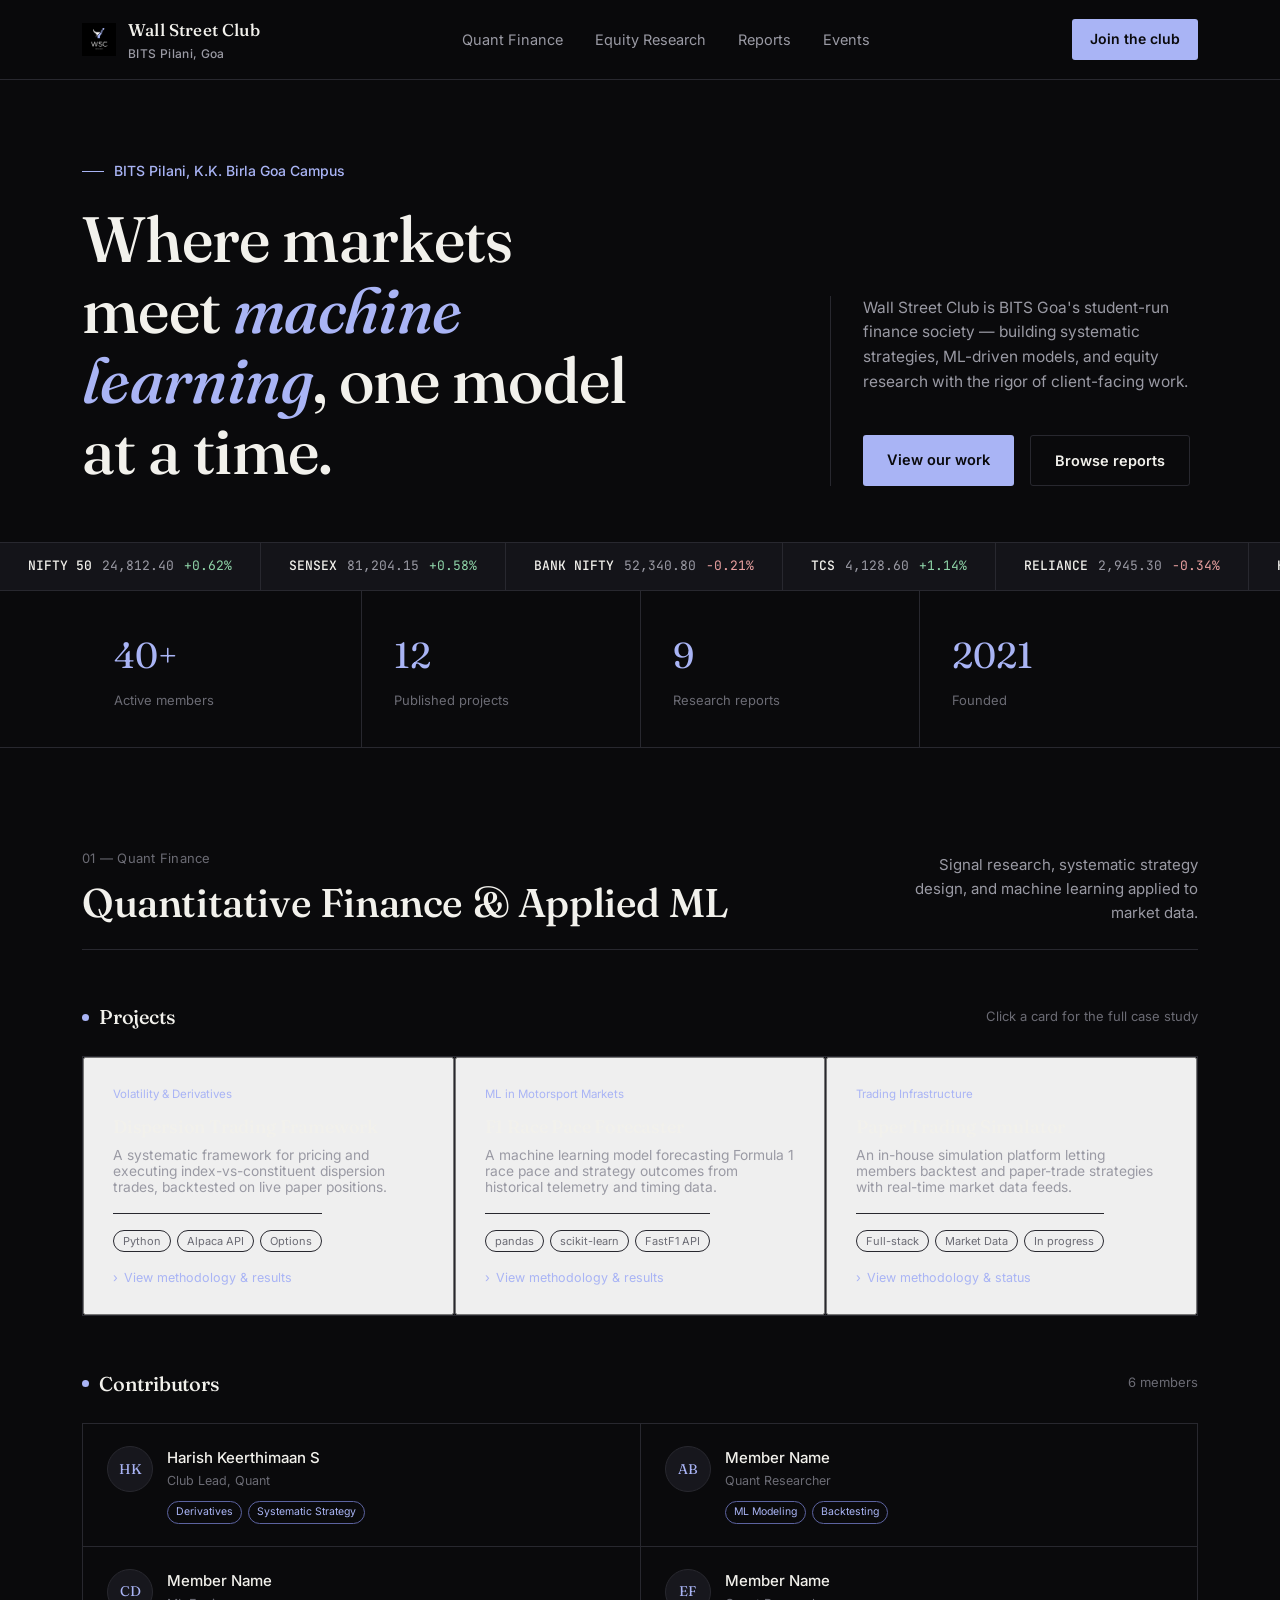
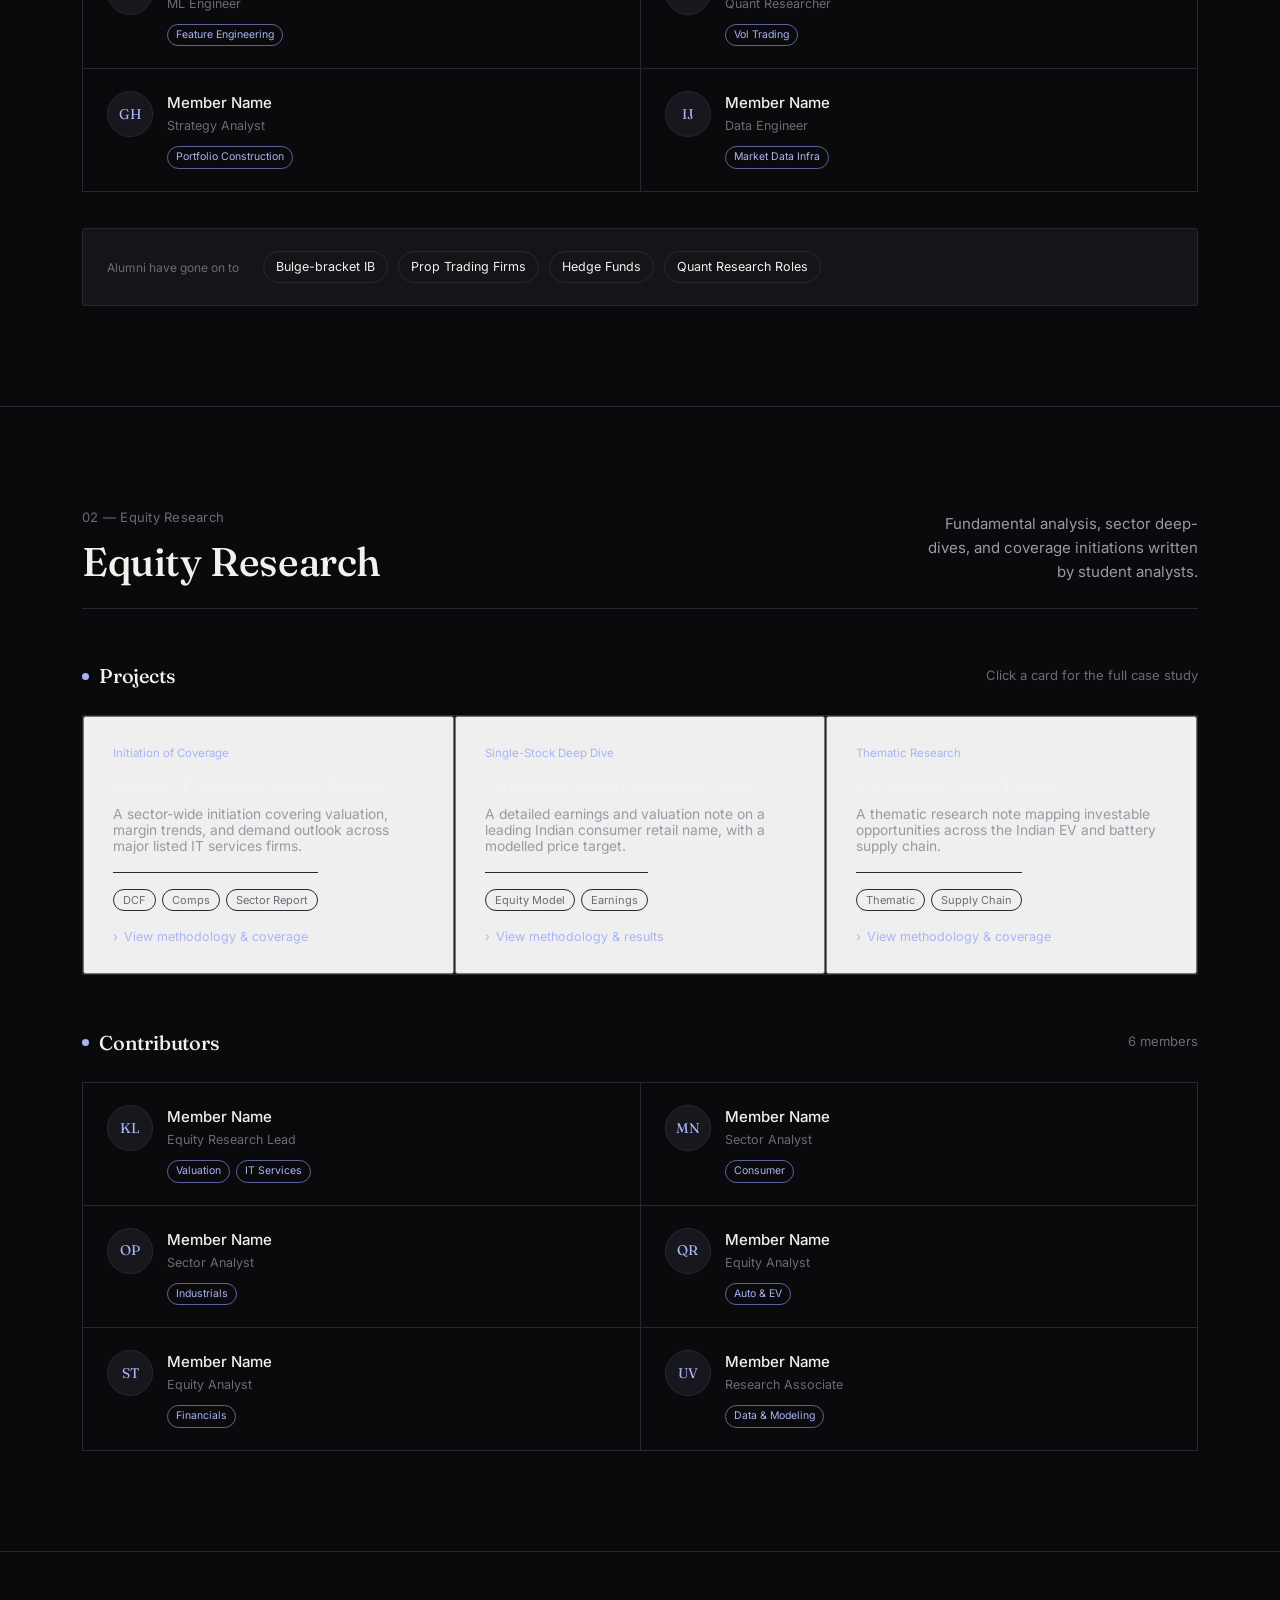
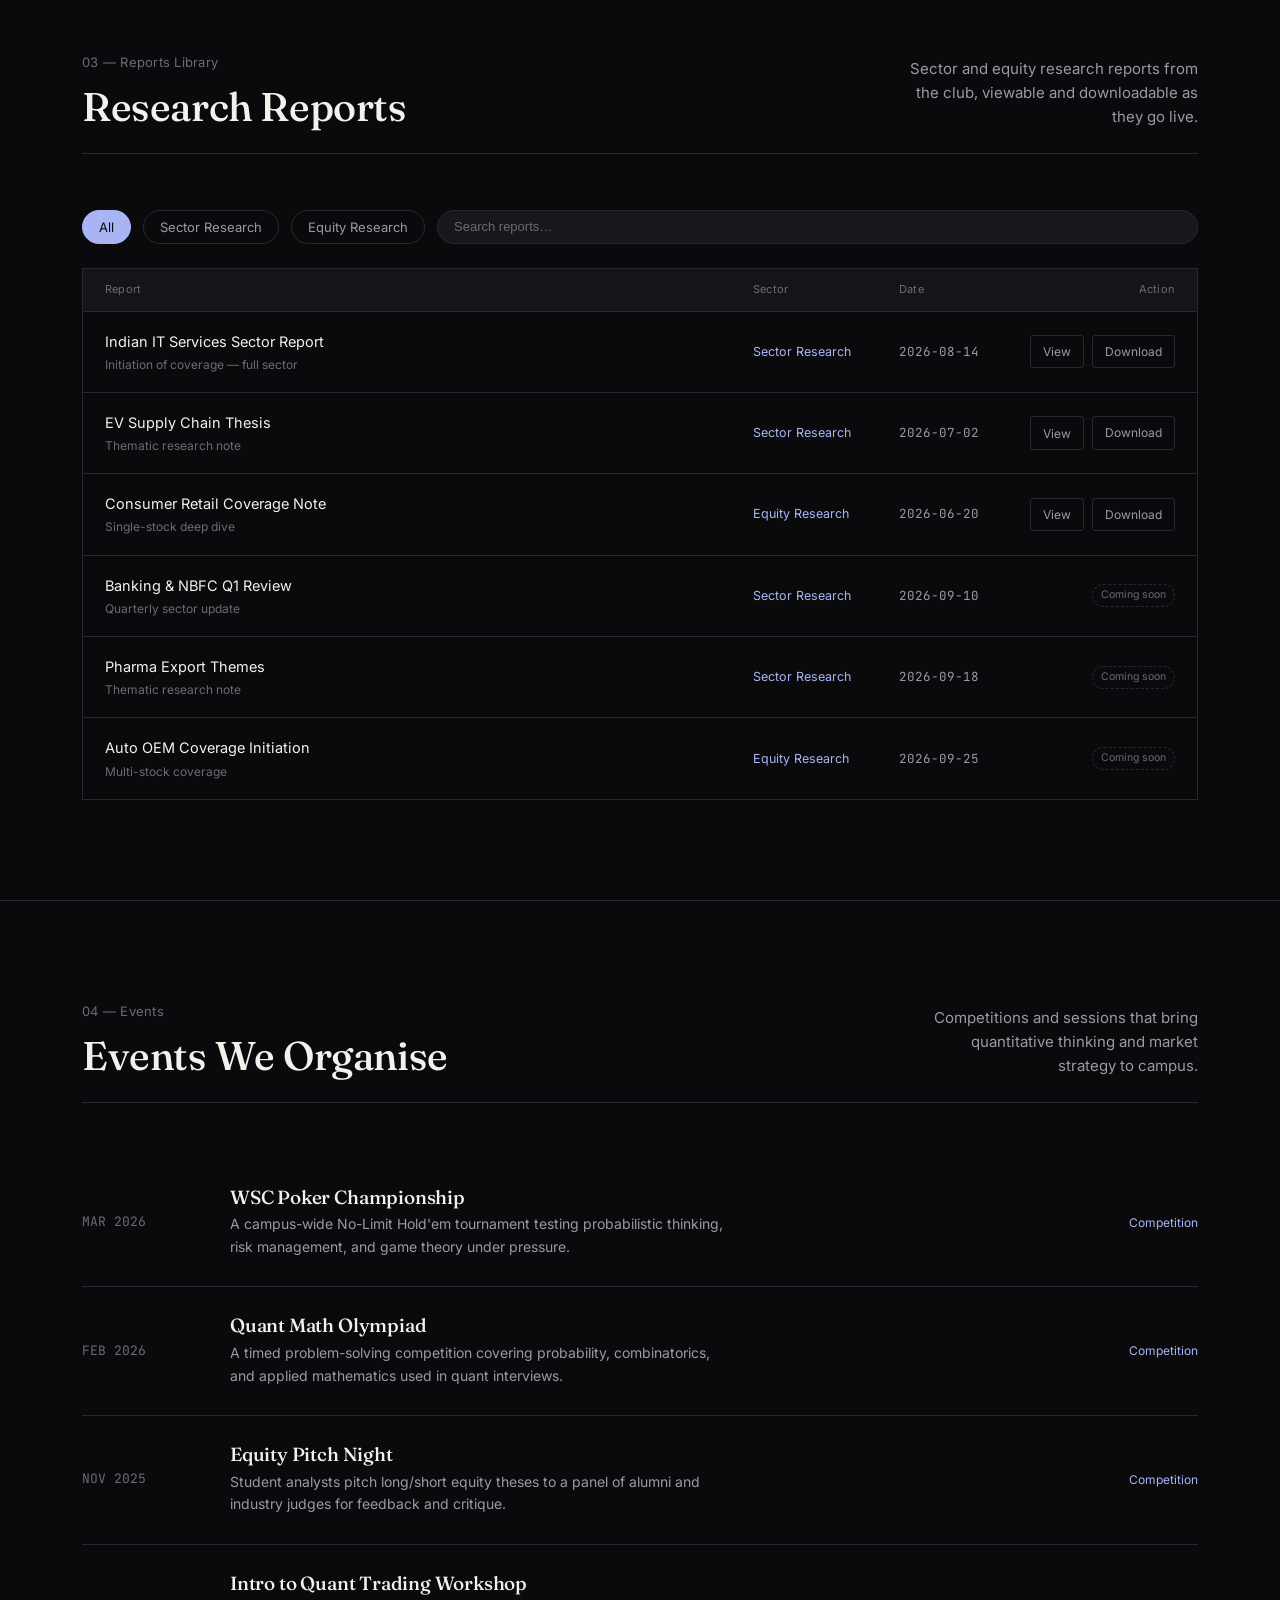
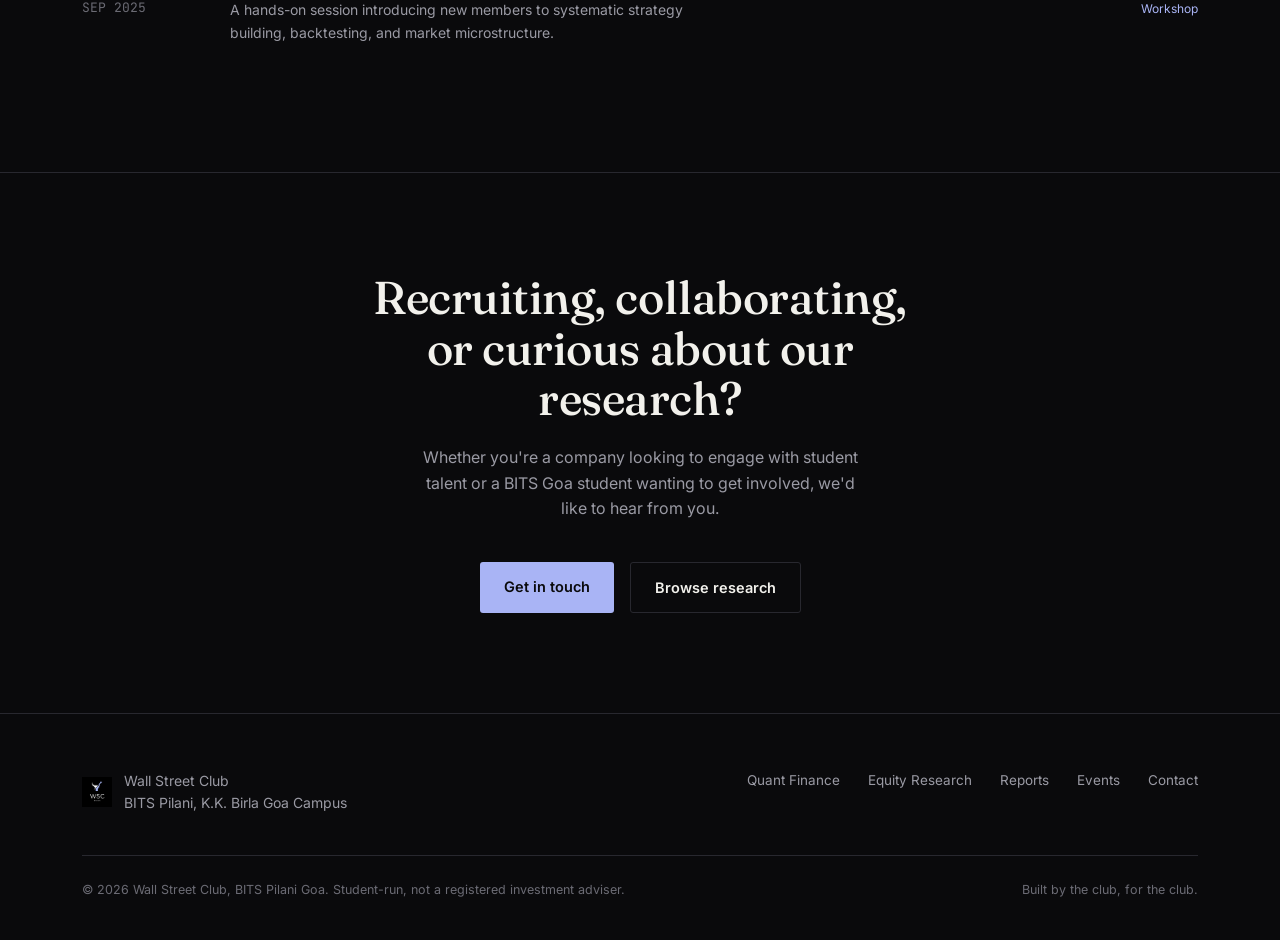
==== index.html @ 88f89c11 "Add files via upload" ====
<!DOCTYPE html>
<html lang="en">
<head>
<meta charset="UTF-8" />
<meta name="viewport" content="width=device-width, initial-scale=1.0" />
<title>Wall Street Club — BITS Pilani Goa</title>
<meta name="description" content="Wall Street Club, BITS Pilani Goa — quantitative finance, machine learning in markets, and equity research." />
<link rel="preconnect" href="https://fonts.googleapis.com">
<link rel="preconnect" href="https://fonts.gstatic.com" crossorigin>
<link href="https://fonts.googleapis.com/css2?family=Fraunces:opsz,wght@9..144,300;9..144,400;9..144,500;9..144,600&family=Inter:wght@400;500;600;700&family=JetBrains+Mono:wght@400;500&display=swap" rel="stylesheet">
<style>
  :root{
    --bg:#0A0A0C;
    --bg-raised:#141419;
    --bg-card:#17171D;
    --line:#28282f;
    --text:#F2F1EC;
    --text-dim:#9a9aa4;
    --text-faint:#6b6b74;
    --accent:#A9B4F5;
    --accent-dim:#5c63a0;
    --green:#8fd4a8;
    --red:#e8a0a0;
  }

  *{box-sizing:border-box; margin:0; padding:0;}
  html{scroll-behavior:smooth;}
  body{
    background:var(--bg); color:var(--text); font-family:'Inter', sans-serif;
    line-height:1.6; -webkit-font-smoothing:antialiased; overflow-x:hidden;
  }
  h1,h2,h3,h4{ font-family:'Fraunces', serif; font-weight:500; letter-spacing:-0.01em; line-height:1.1; }
  a{color:inherit; text-decoration:none;}
  img{max-width:100%; display:block;}
  button{font-family:inherit;}
  .mono{font-family:'JetBrains Mono', monospace;}
  .wrap{ max-width:1180px; margin:0 auto; padding:0 32px; }
  :focus-visible{ outline:2px solid var(--accent); outline-offset:3px; }
  @media (prefers-reduced-motion: reduce){ *{animation-duration:0.01ms !important; transition-duration:0.01ms !important;} }

  /* ---------- NAV ---------- */
  header{ position:fixed; top:0; left:0; right:0; z-index:200; background:rgba(10,10,12,0.85); backdrop-filter:blur(10px); border-bottom:1px solid var(--line); }
  nav{ max-width:1180px; margin:0 auto; padding:16px 32px; display:flex; align-items:center; justify-content:space-between; }
  .brand{ display:flex; align-items:center; gap:12px; }
  .brand img{ width:34px; height:34px; object-fit:contain; }
  .brand-text{ font-family:'Fraunces', serif; font-size:17px; font-weight:500; letter-spacing:0.01em; }
  .brand-text span{color:var(--text-dim); font-size:12px; display:block; font-family:'Inter',sans-serif; letter-spacing:0.03em; margin-top:1px;}
  .nav-links{ display:flex; gap:32px; font-size:14.5px; }
  .nav-links a{ color:var(--text-dim); transition:color 0.2s ease; }
  .nav-links a:hover{color:var(--text);}
  .nav-cta{ background:var(--accent); color:#0A0A0C; padding:9px 18px; border-radius:3px; font-size:14px; font-weight:600; transition:background 0.2s ease; }
  .nav-cta:hover{background:#c2caf7;}
  .nav-toggle{ display:none; flex-direction:column; gap:5px; background:none; border:none; cursor:pointer; padding:6px; }
  .nav-toggle span{ width:22px; height:2px; background:var(--text); }
  .mobile-panel{ display:none; flex-direction:column; background:var(--bg-raised); border-bottom:1px solid var(--line); padding:8px 32px 24px; }
  .mobile-panel a{ padding:14px 0; border-bottom:1px solid var(--line); color:var(--text-dim); font-size:15px; }
  .mobile-panel a:last-child{border-bottom:none;}

  /* ---------- HERO ---------- */
  .hero{ padding:160px 0 0; }
  .hero-grid{ display:grid; grid-template-columns:1.3fr 0.7fr; gap:64px; align-items:end; padding-bottom:56px; }
  .kicker{ font-size:14px; color:var(--accent); font-weight:500; margin-bottom:22px; display:flex; align-items:center; gap:10px; }
  .kicker::before{ content:''; width:22px; height:1px; background:var(--accent); display:inline-block; }
  .hero h1{ font-size:clamp(38px, 5.4vw, 64px); max-width:14ch; color:var(--text); }
  .hero h1 em{ font-style:italic; color:var(--accent); }
  .hero-side{ border-left:1px solid var(--line); padding-left:32px; }
  .hero-side p{ color:var(--text-dim); font-size:15.5px; max-width:34ch; }
  .hero-actions{ display:flex; gap:16px; margin-top:40px; flex-wrap:wrap; }
  .btn{ padding:13px 24px; border-radius:3px; font-size:14.5px; font-weight:600; transition:all 0.2s ease; display:inline-block; cursor:pointer; border:none; }
  .btn-primary{ background:var(--accent); color:#0A0A0C; }
  .btn-primary:hover{background:#c2caf7;}
  .btn-secondary{ border:1px solid var(--line); color:var(--text); background:none; }
  .btn-secondary:hover{border-color:var(--text-dim);}
  .btn-small{ padding:8px 14px; font-size:13px; }

  /* ---------- TICKER ---------- */
  .ticker-outer{ border-top:1px solid var(--line); border-bottom:1px solid var(--line); overflow:hidden; background:var(--bg-raised); }
  .ticker-track{ display:flex; width:max-content; animation:ticker-scroll 38s linear infinite; }
  .ticker-item{ display:flex; align-items:center; gap:10px; padding:13px 28px; font-size:13px; white-space:nowrap; border-right:1px solid var(--line); }
  .ticker-item .sym{ color:var(--text); font-weight:500; }
  .ticker-item .px{ color:var(--text-dim); }
  .ticker-item .chg.up{ color:var(--green); }
  .ticker-item .chg.down{ color:var(--red); }
  @keyframes ticker-scroll{ from{transform:translateX(0);} to{transform:translateX(-50%);} }

  /* ---------- STATS ---------- */
  .stats{ border-bottom:1px solid var(--line); }
  .stats-grid{ display:grid; grid-template-columns:repeat(4, 1fr); }
  .stat{ padding:36px 32px; border-left:1px solid var(--line); }
  .stat:first-child{border-left:none;}
  .stat-num{ font-family:'Fraunces', serif; font-size:36px; color:var(--accent); }
  .stat-label{ font-size:13px; color:var(--text-faint); margin-top:6px; }

  /* ---------- SECTION HEADERS ---------- */
  .section{ padding:100px 0; border-bottom:1px solid var(--line); }
  .section-head{ display:flex; justify-content:space-between; align-items:flex-end; gap:32px; margin-bottom:56px; padding-bottom:24px; border-bottom:1px solid var(--line); }
  .section-num{ font-size:13px; color:var(--text-faint); margin-bottom:12px; letter-spacing:0.02em; }
  .section-head h2{ font-size:clamp(28px, 3.4vw, 40px); }
  .section-desc{ max-width:32ch; color:var(--text-dim); font-size:15px; text-align:right; }
  @media (max-width:720px){ .section-head{flex-direction:column; align-items:flex-start;} .section-desc{text-align:left;} }

  .subhead-row{ display:flex; align-items:baseline; justify-content:space-between; margin:56px 0 28px; flex-wrap:wrap; gap:12px; }
  .subhead-row:first-of-type{margin-top:0;}
  .subhead-row h3{ font-size:20px; color:var(--text); display:flex; align-items:center; gap:10px; }
  .subhead-row h3::before{ content:''; width:7px; height:7px; background:var(--accent); border-radius:50%; display:inline-block; }
  .subhead-row .count{ font-size:13px; color:var(--text-faint); }

  /* ---------- CASE-STUDY PROJECT CARDS ---------- */
  .project-grid{ display:grid; grid-template-columns:repeat(3, 1fr); gap:1px; background:var(--line); border:1px solid var(--line); }
  .project-card{ background:var(--bg); display:flex; flex-direction:column; }
  .project-card-head{ padding:28px; cursor:pointer; display:flex; flex-direction:column; flex-grow:1; text-align:left; }
  .project-tag{ font-size:11.5px; color:var(--accent); margin-bottom:16px; }
  .project-card h4{ font-size:18px; color:var(--text); margin-bottom:10px; font-weight:500; }
  .project-card-head p{ font-size:13.8px; color:var(--text-dim); flex-grow:1; }
  .project-stack{ display:flex; flex-wrap:wrap; gap:6px; margin-top:18px; padding-top:16px; border-top:1px solid var(--line); }
  .stack-pill{ font-size:11px; color:var(--text-faint); border:1px solid var(--line); padding:3px 9px; border-radius:20px; }
  .expand-hint{ margin-top:18px; font-size:12.5px; color:var(--accent); display:flex; align-items:center; gap:6px; }
  .expand-hint .chev{ transition:transform 0.25s ease; display:inline-block; }
  .project-card.open .expand-hint .chev{ transform:rotate(90deg); }

  .project-detail{ max-height:0; overflow:hidden; transition:max-height 0.35s ease; border-top:0 solid var(--line); }
  .project-card.open .project-detail{ max-height:900px; border-top:1px solid var(--line); }
  .project-detail-inner{ padding:24px 28px 28px; background:var(--bg-raised); }
  .detail-block{ margin-bottom:18px; }
  .detail-block:last-child{margin-bottom:0;}
  .detail-block .db-label{ font-size:11px; color:var(--text-faint); margin-bottom:6px; letter-spacing:0.02em; }
  .detail-block p{ font-size:13.5px; color:var(--text-dim); }
  .metric-row{ display:grid; grid-template-columns:repeat(3, 1fr); gap:14px; margin-top:4px; }
  .metric{ border:1px solid var(--line); padding:12px 14px; border-radius:3px; }
  .metric .mval{ font-family:'JetBrains Mono', monospace; font-size:18px; color:var(--accent); }
  .metric .mlabel{ font-size:11px; color:var(--text-faint); margin-top:3px; }

  /* ---------- MEMBER GRID ---------- */
  .member-grid{ display:grid; grid-template-columns:repeat(2, 1fr); gap:1px; background:var(--line); border:1px solid var(--line); }
  .member-card{ background:var(--bg); padding:22px 24px; display:flex; gap:14px; align-items:flex-start; }
  .member-avatar{ width:46px; height:46px; border-radius:50%; background:var(--bg-card); border:1px solid var(--line); display:flex; align-items:center; justify-content:center; font-family:'Fraunces', serif; font-size:14px; color:var(--accent); flex-shrink:0; }
  .member-info{flex-grow:1;}
  .member-name{font-size:15px; color:var(--text); font-weight:500;}
  .member-role{font-size:12.5px; color:var(--text-faint); margin-top:1px;}
  .member-spec{ display:flex; flex-wrap:wrap; gap:6px; margin-top:10px; }
  .spec-pill{ font-size:10.5px; color:var(--accent); border:1px solid var(--accent-dim); padding:2px 8px; border-radius:20px; }

  .placement-strip{ margin-top:36px; padding:22px 24px; border:1px solid var(--line); border-radius:3px; background:var(--bg-raised); display:flex; align-items:center; gap:24px; flex-wrap:wrap; }
  .placement-strip .pl-label{ font-size:12px; color:var(--text-faint); white-space:nowrap; }
  .placement-list{ display:flex; gap:10px; flex-wrap:wrap; }
  .placement-pill{ font-size:12.5px; color:var(--text); border:1px solid var(--line); padding:5px 12px; border-radius:20px; }

  /* ---------- REPORTS LIBRARY ---------- */
  .reports-controls{ display:flex; gap:12px; margin-bottom:24px; flex-wrap:wrap; }
  .filter-btn{ background:none; border:1px solid var(--line); color:var(--text-dim); padding:8px 16px; border-radius:20px; font-size:13px; cursor:pointer; transition:all 0.2s ease; }
  .filter-btn:hover{ border-color:var(--text-dim); color:var(--text); }
  .filter-btn.active{ background:var(--accent); color:#0A0A0C; border-color:var(--accent); }
  .search-input{ flex-grow:1; min-width:160px; background:var(--bg-card); border:1px solid var(--line); color:var(--text); padding:8px 16px; border-radius:20px; font-size:13px; }
  .search-input::placeholder{ color:var(--text-faint); }

  .report-table{ border:1px solid var(--line); }
  .report-row{ display:grid; grid-template-columns:1fr 130px 110px 150px; gap:16px; align-items:center; padding:18px 22px; border-bottom:1px solid var(--line); }
  .report-row:last-child{border-bottom:none;}
  .report-row.hdr{ background:var(--bg-raised); font-size:11px; color:var(--text-faint); letter-spacing:0.02em; padding:12px 22px; }
  .r-title{ font-size:14.5px; color:var(--text); }
  .r-title .r-sub{ display:block; font-size:12px; color:var(--text-faint); margin-top:2px; }
  .r-sector{ font-size:12.5px; color:var(--accent); }
  .r-date{ font-size:12.5px; color:var(--text-dim); font-family:'JetBrains Mono', monospace; }
  .r-actions{ display:flex; gap:8px; justify-content:flex-end; }
  .r-actions a, .r-actions button{ font-size:12px; padding:6px 12px; border-radius:3px; border:1px solid var(--line); color:var(--text-dim); background:none; cursor:pointer; }
  .r-actions a:hover, .r-actions button:hover{ border-color:var(--accent); color:var(--accent); }
  .badge-soon{ font-size:10.5px; color:var(--text-faint); border:1px dashed var(--line); padding:2px 8px; border-radius:20px; }
  @media (max-width:760px){
    .report-row{ grid-template-columns:1fr; gap:8px; }
    .report-row.hdr{ display:none; }
    .r-actions{ justify-content:flex-start; margin-top:4px; }
  }

  /* ---------- EVENTS ---------- */
  .event-list{ display:flex; flex-direction:column; }
  .event-row{ display:grid; grid-template-columns:120px 1fr 160px; gap:28px; padding:28px 0; border-bottom:1px solid var(--line); align-items:center; }
  .event-row:last-child{border-bottom:none;}
  .event-date{ font-size:13px; color:var(--text-faint); font-family:'JetBrains Mono', monospace; }
  .event-info h4{ font-size:19px; color:var(--text); font-weight:500; margin-bottom:6px; }
  .event-info p{ font-size:14px; color:var(--text-dim); max-width:56ch; }
  .event-type{ font-size:12px; text-align:right; color:var(--accent); }
  @media (max-width:720px){ .event-row{grid-template-columns:1fr; gap:8px;} .event-type{text-align:left;} }

  /* ---------- JOIN ---------- */
  .join{ padding:100px 0; text-align:center; border-bottom:1px solid var(--line); }
  .join h2{ font-size:clamp(30px, 4vw, 46px); max-width:18ch; margin:0 auto 20px; }
  .join p{ color:var(--text-dim); max-width:44ch; margin:0 auto 36px; }

  /* ---------- FOOTER ---------- */
  footer{ padding:56px 0 40px; }
  .footer-grid{ display:flex; justify-content:space-between; align-items:flex-start; flex-wrap:wrap; gap:32px; }
  .footer-brand{ display:flex; align-items:center; gap:12px; }
  .footer-brand img{width:30px; height:30px;}
  .footer-brand-text{font-size:14px; color:var(--text-dim);}
  .footer-links{ display:flex; gap:28px; font-size:13.5px; color:var(--text-dim); }
  .footer-links a:hover{ color:var(--text); }
  .footer-bottom{ margin-top:40px; padding-top:24px; border-top:1px solid var(--line); font-size:12.5px; color:var(--text-faint); display:flex; justify-content:space-between; flex-wrap:wrap; gap:12px; }

  /* ---------- MODAL (report viewer) ---------- */
  .modal-overlay{ position:fixed; inset:0; background:rgba(6,6,8,0.82); backdrop-filter:blur(4px); z-index:300; display:none; align-items:flex-start; justify-content:center; padding:80px 20px; overflow-y:auto; }
  .modal-overlay.open{ display:flex; }
  .modal-box{ background:var(--bg-raised); border:1px solid var(--line); max-width:640px; width:100%; padding:36px; border-radius:4px; }
  .modal-box h3{ font-size:22px; margin-bottom:8px; }
  .modal-box .m-meta{ font-size:12.5px; color:var(--text-faint); margin-bottom:20px; }
  .modal-box p{ font-size:14px; color:var(--text-dim); margin-bottom:16px; }
  .modal-close{ float:right; background:none; border:none; color:var(--text-faint); font-size:20px; cursor:pointer; line-height:1; }
  .modal-close:hover{color:var(--text);}

  /* ---------- RESPONSIVE ---------- */
  @media (max-width:900px){
    .nav-links{display:none;}
    .nav-toggle{display:flex;}
    .hero-grid{grid-template-columns:1fr; gap:36px;}
    .hero-side{border-left:none; padding-left:0; border-top:1px solid var(--line); padding-top:24px;}
    .stats-grid{grid-template-columns:repeat(2, 1fr);}
    .stat:nth-child(2n+1){border-left:none;}
    .project-grid{grid-template-columns:1fr;}
    .member-grid{grid-template-columns:1fr;}
    .metric-row{grid-template-columns:repeat(3, 1fr);}
  }
  @media (max-width:560px){
    .wrap{padding:0 20px;}
    nav{padding:14px 20px;}
    .hero{padding:140px 0 0;}
    .section{padding:64px 0;}
    .event-row{padding:22px 0;}
    .metric-row{grid-template-columns:1fr 1fr;}
  }
</style>
</head>
<body>

<header>
  <nav>
    <div class="brand">
      <img src="[data-uri]" alt="Wall Street Club logo" />
      <div class="brand-text">Wall Street Club<span>BITS Pilani, Goa</span></div>
    </div>
    <div class="nav-links">
      <a href="#quant">Quant Finance</a>
      <a href="#equity">Equity Research</a>
      <a href="#reports">Reports</a>
      <a href="#events">Events</a>
    </div>
    <a href="#join" class="nav-cta">Join the club</a>
    <button class="nav-toggle" aria-label="Toggle menu" onclick="document.getElementById('mobilePanel').classList.toggle('open')">
      <span></span><span></span><span></span>
    </button>
  </nav>
  <div class="mobile-panel" id="mobilePanel">
    <a href="#quant">Quant Finance</a>
    <a href="#equity">Equity Research</a>
    <a href="#reports">Reports</a>
    <a href="#events">Events</a>
    <a href="#join">Join the club</a>
  </div>
</header>

<main>

  <!-- HERO -->
  <section class="hero" id="about">
    <div class="wrap hero-grid">
      <div>
        <div class="kicker">BITS Pilani, K.K. Birla Goa Campus</div>
        <h1>Where markets meet <em>machine learning</em>, one model at a time.</h1>
      </div>
      <div class="hero-side">
        <p>Wall Street Club is BITS Goa's student-run finance society — building systematic strategies, ML-driven models, and equity research with the rigor of client-facing work.</p>
        <div class="hero-actions">
          <a href="#quant" class="btn btn-primary">View our work</a>
          <a href="#reports" class="btn btn-secondary">Browse reports</a>
        </div>
      </div>
    </div>

    <!-- TICKER -->
    <div class="ticker-outer">
      <div class="ticker-track mono" id="tickerTrack"></div>
    </div>
  </section>

  <!-- STATS -->
  <section class="stats">
    <div class="wrap stats-grid">
      <div class="stat"><div class="stat-num">40+</div><div class="stat-label">Active members</div></div>
      <div class="stat"><div class="stat-num">12</div><div class="stat-label">Published projects</div></div>
      <div class="stat"><div class="stat-num">9</div><div class="stat-label">Research reports</div></div>
      <div class="stat"><div class="stat-num">2021</div><div class="stat-label">Founded</div></div>
    </div>
  </section>

  <!-- QUANT FINANCE -->
  <section class="section" id="quant">
    <div class="wrap">
      <div class="section-head">
        <div>
          <div class="section-num">01 — Quant Finance</div>
          <h2>Quantitative Finance &amp; Applied ML</h2>
        </div>
        <div class="section-desc">Signal research, systematic strategy design, and machine learning applied to market data.</div>
      </div>

      <div class="subhead-row"><h3>Projects</h3><span class="count">Click a card for the full case study</span></div>

      <div class="project-grid">
        <div class="project-card">
          <button class="project-card-head" onclick="toggleCard(this)">
            <div class="project-tag">Volatility &amp; Derivatives</div>
            <h4>Dispersion Trading Framework</h4>
            <p>A systematic framework for pricing and executing index-vs-constituent dispersion trades, backtested on live paper positions.</p>
            <div class="project-stack">
              <span class="stack-pill">Python</span><span class="stack-pill">Alpaca API</span><span class="stack-pill">Options</span>
            </div>
            <div class="expand-hint"><span class="chev">›</span> View methodology &amp; results</div>
          </button>
          <div class="project-detail">
            <div class="project-detail-inner">
              <div class="detail-block">
                <div class="db-label">APPROACH</div>
                <p>Screened index constituents for implied-realized vol spread dislocation, constructed delta-hedged dispersion positions, and rebalanced weekly against index correlation shifts.</p>
              </div>
              <div class="detail-block">
                <div class="db-label">DATA</div>
                <p>Options chain and constituent price data pulled via the Alpaca API, cross-checked against index correlation matrices over an 18-month lookback window.</p>
              </div>
              <div class="detail-block">
                <div class="db-label">RESULT</div>
                <div class="metric-row">
                  <div class="metric"><div class="mval">1.4</div><div class="mlabel">Backtest Sharpe</div></div>
                  <div class="metric"><div class="mval">18mo</div><div class="mlabel">Sample window</div></div>
                  <div class="metric"><div class="mval">-8.2%</div><div class="mlabel">Max drawdown</div></div>
                </div>
              </div>
            </div>
          </div>
        </div>

        <div class="project-card">
          <button class="project-card-head" onclick="toggleCard(this)">
            <div class="project-tag">ML in Motorsport Markets</div>
            <h4>F1 Race Pace Forecaster</h4>
            <p>A machine learning model forecasting Formula 1 race pace and strategy outcomes from historical telemetry and timing data.</p>
            <div class="project-stack">
              <span class="stack-pill">pandas</span><span class="stack-pill">scikit-learn</span><span class="stack-pill">FastF1 API</span>
            </div>
            <div class="expand-hint"><span class="chev">›</span> View methodology &amp; results</div>
          </button>
          <div class="project-detail">
            <div class="project-detail-inner">
              <div class="detail-block">
                <div class="db-label">APPROACH</div>
                <p>Engineered lap-time, tyre-degradation, and pit-window features from telemetry, then trained gradient-boosted models to forecast race pace and undercut windows.</p>
              </div>
              <div class="detail-block">
                <div class="db-label">DATA</div>
                <p>Historical timing and telemetry sourced via the FastF1 API across multiple full seasons of race data.</p>
              </div>
              <div class="detail-block">
                <div class="db-label">RESULT</div>
                <div class="metric-row">
                  <div class="metric"><div class="mval">0.89</div><div class="mlabel">R² pace fit</div></div>
                  <div class="metric"><div class="mval">±0.3s</div><div class="mlabel">Lap-time error</div></div>
                  <div class="metric"><div class="mval">6</div><div class="mlabel">Seasons trained on</div></div>
                </div>
              </div>
            </div>
          </div>
        </div>

        <div class="project-card">
          <button class="project-card-head" onclick="toggleCard(this)">
            <div class="project-tag">Trading Infrastructure</div>
            <h4>Paper Trading Simulator</h4>
            <p>An in-house simulation platform letting members backtest and paper-trade strategies with real-time market data feeds.</p>
            <div class="project-stack">
              <span class="stack-pill">Full-stack</span><span class="stack-pill">Market Data</span><span class="stack-pill">In progress</span>
            </div>
            <div class="expand-hint"><span class="chev">›</span> View methodology &amp; status</div>
          </button>
          <div class="project-detail">
            <div class="project-detail-inner">
              <div class="detail-block">
                <div class="db-label">APPROACH</div>
                <p>Building a shared backtesting and paper-trading engine so members can prototype strategies against a common live data feed rather than one-off scripts.</p>
              </div>
              <div class="detail-block">
                <div class="db-label">DATA</div>
                <p>Real-time and historical market data feeds, integrated behind a unified strategy API for club-wide use.</p>
              </div>
              <div class="detail-block">
                <div class="db-label">STATUS</div>
                <div class="metric-row">
                  <div class="metric"><div class="mval">Beta</div><div class="mlabel">Current stage</div></div>
                  <div class="metric"><div class="mval">Q1</div><div class="mlabel">Full launch target</div></div>
                  <div class="metric"><div class="mval">5</div><div class="mlabel">Engineers on build</div></div>
                </div>
              </div>
            </div>
          </div>
        </div>
      </div>

      <div class="subhead-row"><h3>Contributors</h3><span class="count">6 members</span></div>
      <div class="member-grid">
        <div class="member-card">
          <div class="member-avatar">HK</div>
          <div class="member-info">
            <div class="member-name">Harish Keerthimaan S</div>
            <div class="member-role">Club Lead, Quant</div>
            <div class="member-spec"><span class="spec-pill">Derivatives</span><span class="spec-pill">Systematic Strategy</span></div>
          </div>
        </div>
        <div class="member-card">
          <div class="member-avatar">AB</div>
          <div class="member-info">
            <div class="member-name">Member Name</div>
            <div class="member-role">Quant Researcher</div>
            <div class="member-spec"><span class="spec-pill">ML Modeling</span><span class="spec-pill">Backtesting</span></div>
          </div>
        </div>
        <div class="member-card">
          <div class="member-avatar">CD</div>
          <div class="member-info">
            <div class="member-name">Member Name</div>
            <div class="member-role">ML Engineer</div>
            <div class="member-spec"><span class="spec-pill">Feature Engineering</span></div>
          </div>
        </div>
        <div class="member-card">
          <div class="member-avatar">EF</div>
          <div class="member-info">
            <div class="member-name">Member Name</div>
            <div class="member-role">Quant Researcher</div>
            <div class="member-spec"><span class="spec-pill">Vol Trading</span></div>
          </div>
        </div>
        <div class="member-card">
          <div class="member-avatar">GH</div>
          <div class="member-info">
            <div class="member-name">Member Name</div>
            <div class="member-role">Strategy Analyst</div>
            <div class="member-spec"><span class="spec-pill">Portfolio Construction</span></div>
          </div>
        </div>
        <div class="member-card">
          <div class="member-avatar">IJ</div>
          <div class="member-info">
            <div class="member-name">Member Name</div>
            <div class="member-role">Data Engineer</div>
            <div class="member-spec"><span class="spec-pill">Market Data Infra</span></div>
          </div>
        </div>
      </div>

      <div class="placement-strip">
        <span class="pl-label">Alumni have gone on to</span>
        <div class="placement-list">
          <span class="placement-pill">Bulge-bracket IB</span>
          <span class="placement-pill">Prop Trading Firms</span>
          <span class="placement-pill">Hedge Funds</span>
          <span class="placement-pill">Quant Research Roles</span>
        </div>
      </div>
    </div>
  </section>

  <!-- EQUITY RESEARCH -->
  <section class="section" id="equity">
    <div class="wrap">
      <div class="section-head">
        <div>
          <div class="section-num">02 — Equity Research</div>
          <h2>Equity Research</h2>
        </div>
        <div class="section-desc">Fundamental analysis, sector deep-dives, and coverage initiations written by student analysts.</div>
      </div>

      <div class="subhead-row"><h3>Projects</h3><span class="count">Click a card for the full case study</span></div>

      <div class="project-grid">
        <div class="project-card">
          <button class="project-card-head" onclick="toggleCard(this)">
            <div class="project-tag">Initiation of Coverage</div>
            <h4>Indian IT Services Sector Report</h4>
            <p>A sector-wide initiation covering valuation, margin trends, and demand outlook across major listed IT services firms.</p>
            <div class="project-stack">
              <span class="stack-pill">DCF</span><span class="stack-pill">Comps</span><span class="stack-pill">Sector Report</span>
            </div>
            <div class="expand-hint"><span class="chev">›</span> View methodology &amp; coverage</div>
          </button>
          <div class="project-detail">
            <div class="project-detail-inner">
              <div class="detail-block">
                <div class="db-label">APPROACH</div>
                <p>Built bottom-up DCF and relative-comps models across major listed IT services names, layered with a top-down view on demand and margin trajectory.</p>
              </div>
              <div class="detail-block">
                <div class="db-label">DATA</div>
                <p>Company filings, quarterly earnings transcripts, and consensus estimates compiled across the coverage universe.</p>
              </div>
              <div class="detail-block">
                <div class="db-label">RESULT</div>
                <div class="metric-row">
                  <div class="metric"><div class="mval">85%</div><div class="mlabel">Sector cap covered</div></div>
                  <div class="metric"><div class="mval">7</div><div class="mlabel">Companies modeled</div></div>
                  <div class="metric"><div class="mval">42pg</div><div class="mlabel">Report length</div></div>
                </div>
              </div>
            </div>
          </div>
        </div>

        <div class="project-card">
          <button class="project-card-head" onclick="toggleCard(this)">
            <div class="project-tag">Single-Stock Deep Dive</div>
            <h4>Consumer Retail Coverage Note</h4>
            <p>A detailed earnings and valuation note on a leading Indian consumer retail name, with a modelled price target.</p>
            <div class="project-stack">
              <span class="stack-pill">Equity Model</span><span class="stack-pill">Earnings</span>
            </div>
            <div class="expand-hint"><span class="chev">›</span> View methodology &amp; results</div>
          </button>
          <div class="project-detail">
            <div class="project-detail-inner">
              <div class="detail-block">
                <div class="db-label">APPROACH</div>
                <p>Modeled store-level unit economics and same-store-sales growth to derive a 12-month price target, stress-tested across margin scenarios.</p>
              </div>
              <div class="detail-block">
                <div class="db-label">DATA</div>
                <p>Quarterly filings, management commentary, and category-level retail footfall data.</p>
              </div>
              <div class="detail-block">
                <div class="db-label">RESULT</div>
                <div class="metric-row">
                  <div class="metric"><div class="mval">Buy</div><div class="mlabel">Rating issued</div></div>
                  <div class="metric"><div class="mval">+18%</div><div class="mlabel">Target upside</div></div>
                  <div class="metric"><div class="mval">12mo</div><div class="mlabel">Horizon</div></div>
                </div>
              </div>
            </div>
          </div>
        </div>

        <div class="project-card">
          <button class="project-card-head" onclick="toggleCard(this)">
            <div class="project-tag">Thematic Research</div>
            <h4>EV Supply Chain Thesis</h4>
            <p>A thematic research note mapping investable opportunities across the Indian EV and battery supply chain.</p>
            <div class="project-stack">
              <span class="stack-pill">Thematic</span><span class="stack-pill">Supply Chain</span>
            </div>
            <div class="expand-hint"><span class="chev">›</span> View methodology &amp; coverage</div>
          </button>
          <div class="project-detail">
            <div class="project-detail-inner">
              <div class="detail-block">
                <div class="db-label">APPROACH</div>
                <p>Mapped the full EV value chain from cell manufacturing to OEM assembly, screening for listed pure-plays and second-order beneficiaries.</p>
              </div>
              <div class="detail-block">
                <div class="db-label">DATA</div>
                <p>Government policy filings, capex announcements, and import-substitution data across the battery supply chain.</p>
              </div>
              <div class="detail-block">
                <div class="db-label">RESULT</div>
                <div class="metric-row">
                  <div class="metric"><div class="mval">14</div><div class="mlabel">Names screened</div></div>
                  <div class="metric"><div class="mval">4</div><div class="mlabel">Pure-plays flagged</div></div>
                  <div class="metric"><div class="mval">3yr</div><div class="mlabel">Thesis horizon</div></div>
                </div>
              </div>
            </div>
          </div>
        </div>
      </div>

      <div class="subhead-row"><h3>Contributors</h3><span class="count">6 members</span></div>
      <div class="member-grid">
        <div class="member-card">
          <div class="member-avatar">KL</div>
          <div class="member-info"><div class="member-name">Member Name</div><div class="member-role">Equity Research Lead</div><div class="member-spec"><span class="spec-pill">Valuation</span><span class="spec-pill">IT Services</span></div></div>
        </div>
        <div class="member-card">
          <div class="member-avatar">MN</div>
          <div class="member-info"><div class="member-name">Member Name</div><div class="member-role">Sector Analyst</div><div class="member-spec"><span class="spec-pill">Consumer</span></div></div>
        </div>
        <div class="member-card">
          <div class="member-avatar">OP</div>
          <div class="member-info"><div class="member-name">Member Name</div><div class="member-role">Sector Analyst</div><div class="member-spec"><span class="spec-pill">Industrials</span></div></div>
        </div>
        <div class="member-card">
          <div class="member-avatar">QR</div>
          <div class="member-info"><div class="member-name">Member Name</div><div class="member-role">Equity Analyst</div><div class="member-spec"><span class="spec-pill">Auto &amp; EV</span></div></div>
        </div>
        <div class="member-card">
          <div class="member-avatar">ST</div>
          <div class="member-info"><div class="member-name">Member Name</div><div class="member-role">Equity Analyst</div><div class="member-spec"><span class="spec-pill">Financials</span></div></div>
        </div>
        <div class="member-card">
          <div class="member-avatar">UV</div>
          <div class="member-info"><div class="member-name">Member Name</div><div class="member-role">Research Associate</div><div class="member-spec"><span class="spec-pill">Data &amp; Modeling</span></div></div>
        </div>
      </div>
    </div>
  </section>

  <!-- REPORTS LIBRARY -->
  <section class="section" id="reports">
    <div class="wrap">
      <div class="section-head">
        <div>
          <div class="section-num">03 — Reports Library</div>
          <h2>Research Reports</h2>
        </div>
        <div class="section-desc">Sector and equity research reports from the club, viewable and downloadable as they go live.</div>
      </div>

      <div class="reports-controls">
        <button class="filter-btn active" onclick="filterReports('all', this)">All</button>
        <button class="filter-btn" onclick="filterReports('sector', this)">Sector Research</button>
        <button class="filter-btn" onclick="filterReports('equity', this)">Equity Research</button>
        <input type="text" class="search-input" id="reportSearch" placeholder="Search reports…" oninput="searchReports()" />
      </div>

      <div class="report-table" id="reportTable">
        <div class="report-row hdr">
          <div>Report</div><div>Sector</div><div>Date</div><div style="text-align:right">Action</div>
        </div>
        <!-- rows injected by JS from reportData -->
      </div>
    </div>
  </section>

  <!-- EVENTS -->
  <section class="section" id="events">
    <div class="wrap">
      <div class="section-head">
        <div>
          <div class="section-num">04 — Events</div>
          <h2>Events We Organise</h2>
        </div>
        <div class="section-desc">Competitions and sessions that bring quantitative thinking and market strategy to campus.</div>
      </div>

      <div class="event-list">
        <div class="event-row">
          <div class="event-date">MAR 2026</div>
          <div class="event-info"><h4>WSC Poker Championship</h4><p>A campus-wide No-Limit Hold'em tournament testing probabilistic thinking, risk management, and game theory under pressure.</p></div>
          <div class="event-type">Competition</div>
        </div>
        <div class="event-row">
          <div class="event-date">FEB 2026</div>
          <div class="event-info"><h4>Quant Math Olympiad</h4><p>A timed problem-solving competition covering probability, combinatorics, and applied mathematics used in quant interviews.</p></div>
          <div class="event-type">Competition</div>
        </div>
        <div class="event-row">
          <div class="event-date">NOV 2025</div>
          <div class="event-info"><h4>Equity Pitch Night</h4><p>Student analysts pitch long/short equity theses to a panel of alumni and industry judges for feedback and critique.</p></div>
          <div class="event-type">Competition</div>
        </div>
        <div class="event-row">
          <div class="event-date">SEP 2025</div>
          <div class="event-info"><h4>Intro to Quant Trading Workshop</h4><p>A hands-on session introducing new members to systematic strategy building, backtesting, and market microstructure.</p></div>
          <div class="event-type">Workshop</div>
        </div>
      </div>
    </div>
  </section>

  <!-- JOIN -->
  <section class="join" id="join">
    <div class="wrap">
      <h2>Recruiting, collaborating, or curious about our research?</h2>
      <p>Whether you're a company looking to engage with student talent or a BITS Goa student wanting to get involved, we'd like to hear from you.</p>
      <div class="hero-actions" style="justify-content:center;">
        <a href="mailto:wallstreetclub@goa.bits-pilani.ac.in" class="btn btn-primary">Get in touch</a>
        <a href="#reports" class="btn btn-secondary">Browse research</a>
      </div>
    </div>
  </section>

</main>

<footer>
  <div class="wrap">
    <div class="footer-grid">
      <div class="footer-brand">
        <img src="[data-uri]" alt="Wall Street Club logo" />
        <div class="footer-brand-text">Wall Street Club<br>BITS Pilani, K.K. Birla Goa Campus</div>
      </div>
      <div class="footer-links">
        <a href="#quant">Quant Finance</a>
        <a href="#equity">Equity Research</a>
        <a href="#reports">Reports</a>
        <a href="#events">Events</a>
        <a href="mailto:wallstreetclub@goa.bits-pilani.ac.in">Contact</a>
      </div>
    </div>
    <div class="footer-bottom">
      <span>© 2026 Wall Street Club, BITS Pilani Goa. Student-run, not a registered investment adviser.</span>
      <span>Built by the club, for the club.</span>
    </div>
  </div>
</footer>

<!-- REPORT VIEW MODAL -->
<div class="modal-overlay" id="reportModal" onclick="if(event.target===this) closeModal()">
  <div class="modal-box">
    <button class="modal-close" onclick="closeModal()" aria-label="Close">×</button>
    <h3 id="modalTitle">Report title</h3>
    <div class="m-meta" id="modalMeta">Sector · Date</div>
    <p id="modalBody">Report preview text.</p>
    <a href="#" class="btn btn-primary btn-small" id="modalDownload">Download PDF</a>
  </div>
</div>

<script>
  /* ---------- TICKER DATA ---------- */
  const tickerData = [
    {sym:'NIFTY 50', px:'24,812.40', chg:'+0.62%', up:true},
    {sym:'SENSEX', px:'81,204.15', chg:'+0.58%', up:true},
    {sym:'BANK NIFTY', px:'52,340.80', chg:'-0.21%', up:false},
    {sym:'TCS', px:'4,128.60', chg:'+1.14%', up:true},
    {sym:'RELIANCE', px:'2,945.30', chg:'-0.34%', up:false},
    {sym:'HDFC BANK', px:'1,742.90', chg:'+0.45%', up:true},
    {sym:'INFY', px:'1,872.10', chg:'+0.88%', up:true},
    {sym:'S&P 500', px:'6,142.75', chg:'+0.29%', up:true},
    {sym:'NASDAQ', px:'20,318.40', chg:'-0.15%', up:false},
    {sym:'CRUDE OIL', px:'74.62', chg:'-1.02%', up:false},
  ];
  function renderTicker(){
    const track = document.getElementById('tickerTrack');
    const build = () => tickerData.map(t => `
      <div class="ticker-item">
        <span class="sym">${t.sym}</span>
        <span class="px">${t.px}</span>
        <span class="chg ${t.up ? 'up' : 'down'}">${t.chg}</span>
      </div>`).join('');
    track.innerHTML = build() + build(); // duplicate for seamless loop
  }
  renderTicker();

  /* ---------- PROJECT CARD EXPAND ---------- */
  function toggleCard(btn){
    const card = btn.closest('.project-card');
    const wasOpen = card.classList.contains('open');
    document.querySelectorAll('.project-card.open').forEach(c => c.classList.remove('open'));
    if(!wasOpen) card.classList.add('open');
  }

  /* ---------- REPORTS LIBRARY ---------- */
  const reportData = [
    {title:'Indian IT Services Sector Report', sub:'Initiation of coverage — full sector', sector:'sector', sectorLabel:'Sector Research', date:'2026-08-14', status:'live', body:'A sector-wide initiation covering valuation, margin trends, and demand outlook across major listed IT services firms.'},
    {title:'EV Supply Chain Thesis', sub:'Thematic research note', sector:'sector', sectorLabel:'Sector Research', date:'2026-07-02', status:'live', body:'Thematic mapping of the Indian EV and battery supply chain, screening for pure-play and second-order beneficiaries.'},
    {title:'Consumer Retail Coverage Note', sub:'Single-stock deep dive', sector:'equity', sectorLabel:'Equity Research', date:'2026-06-20', status:'live', body:'Earnings and valuation note on a leading Indian consumer retail name, with a modelled 12-month price target.'},
    {title:'Banking &amp; NBFC Q1 Review', sub:'Quarterly sector update', sector:'sector', sectorLabel:'Sector Research', date:'2026-09-10', status:'soon', body:'Coming soon.'},
    {title:'Pharma Export Themes', sub:'Thematic research note', sector:'sector', sectorLabel:'Sector Research', date:'2026-09-18', status:'soon', body:'Coming soon.'},
    {title:'Auto OEM Coverage Initiation', sub:'Multi-stock coverage', sector:'equity', sectorLabel:'Equity Research', date:'2026-09-25', status:'soon', body:'Coming soon.'},
  ];

  let activeFilter = 'all';

  function renderReports(){
    const q = document.getElementById('reportSearch').value.toLowerCase();
    const table = document.getElementById('reportTable');
    table.querySelectorAll('.report-row:not(.hdr)').forEach(r => r.remove());

    reportData
      .filter(r => activeFilter === 'all' || r.sector === activeFilter)
      .filter(r => r.title.toLowerCase().includes(q))
      .forEach((r, i) => {
        const row = document.createElement('div');
        row.className = 'report-row';
        const actionHtml = r.status === 'live'
          ? `<button onclick="openModal(${reportData.indexOf(r)})">View</button><a href="#" onclick="event.preventDefault()">Download</a>`
          : `<span class="badge-soon">Coming soon</span>`;
        row.innerHTML = `
          <div class="r-title">${r.title}<span class="r-sub">${r.sub}</span></div>
          <div class="r-sector">${r.sectorLabel}</div>
          <div class="r-date mono">${r.date}</div>
          <div class="r-actions">${actionHtml}</div>
        `;
        table.appendChild(row);
      });
  }

  function filterReports(type, btn){
    activeFilter = type;
    document.querySelectorAll('.filter-btn').forEach(b => b.classList.remove('active'));
    btn.classList.add('active');
    renderReports();
  }
  function searchReports(){ renderReports(); }
  renderReports();

  /* ---------- MODAL ---------- */
  function openModal(idx){
    const r = reportData[idx];
    document.getElementById('modalTitle').innerHTML = r.title;
    document.getElementById('modalMeta').textContent = r.sectorLabel + ' · ' + r.date;
    document.getElementById('modalBody').textContent = r.body;
    document.getElementById('reportModal').classList.add('open');
  }
  function closeModal(){
    document.getElementById('reportModal').classList.remove('open');
  }
  document.addEventListener('keydown', e => { if(e.key === 'Escape') closeModal(); });
</script>

</body>
</html>
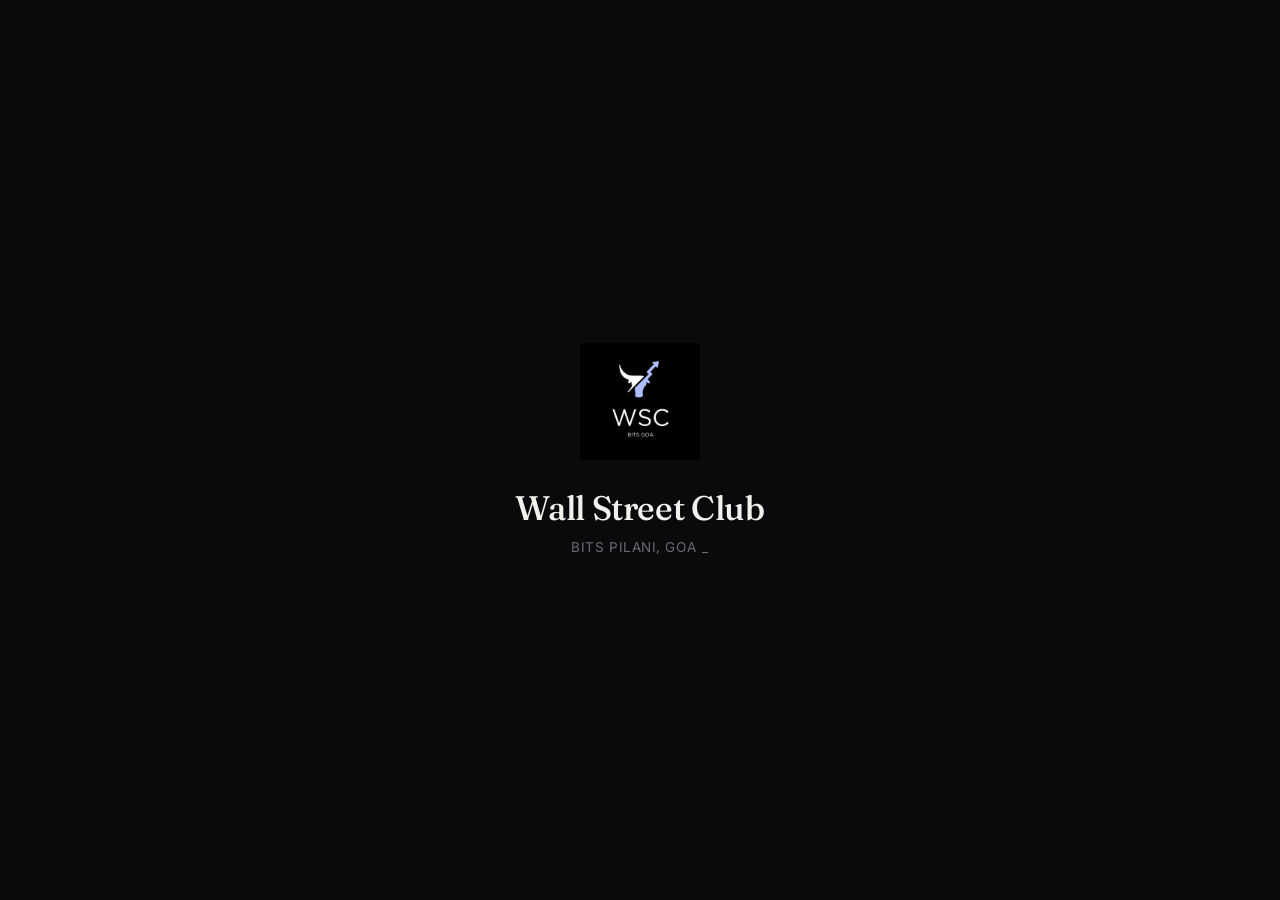
==== commit 1c401564: "Add files via upload" ====
--- a/index.html
+++ b/index.html
@@ -8,806 +8,15 @@
 <link rel="preconnect" href="https://fonts.googleapis.com">
 <link rel="preconnect" href="https://fonts.gstatic.com" crossorigin>
 <link href="https://fonts.googleapis.com/css2?family=Fraunces:opsz,wght@9..144,300;9..144,400;9..144,500;9..144,600&family=Inter:wght@400;500;600;700&family=JetBrains+Mono:wght@400;500&display=swap" rel="stylesheet">
-<style>
-  :root{
-    --bg:#0A0A0C;
-    --bg-raised:#141419;
-    --bg-card:#17171D;
-    --line:#28282f;
-    --text:#F2F1EC;
-    --text-dim:#9a9aa4;
-    --text-faint:#6b6b74;
-    --accent:#A9B4F5;
-    --accent-dim:#5c63a0;
-    --green:#8fd4a8;
-    --red:#e8a0a0;
-  }
-
-  *{box-sizing:border-box; margin:0; padding:0;}
-  html{scroll-behavior:smooth;}
-  body{
-    background:var(--bg); color:var(--text); font-family:'Inter', sans-serif;
-    line-height:1.6; -webkit-font-smoothing:antialiased; overflow-x:hidden;
-  }
-  h1,h2,h3,h4{ font-family:'Fraunces', serif; font-weight:500; letter-spacing:-0.01em; line-height:1.1; }
-  a{color:inherit; text-decoration:none;}
-  img{max-width:100%; display:block;}
-  button{font-family:inherit;}
-  .mono{font-family:'JetBrains Mono', monospace;}
-  .wrap{ max-width:1180px; margin:0 auto; padding:0 32px; }
-  :focus-visible{ outline:2px solid var(--accent); outline-offset:3px; }
-  @media (prefers-reduced-motion: reduce){ *{animation-duration:0.01ms !important; transition-duration:0.01ms !important;} }
-
-  /* ---------- NAV ---------- */
-  header{ position:fixed; top:0; left:0; right:0; z-index:200; background:rgba(10,10,12,0.85); backdrop-filter:blur(10px); border-bottom:1px solid var(--line); }
-  nav{ max-width:1180px; margin:0 auto; padding:16px 32px; display:flex; align-items:center; justify-content:space-between; }
-  .brand{ display:flex; align-items:center; gap:12px; }
-  .brand img{ width:34px; height:34px; object-fit:contain; }
-  .brand-text{ font-family:'Fraunces', serif; font-size:17px; font-weight:500; letter-spacing:0.01em; }
-  .brand-text span{color:var(--text-dim); font-size:12px; display:block; font-family:'Inter',sans-serif; letter-spacing:0.03em; margin-top:1px;}
-  .nav-links{ display:flex; gap:32px; font-size:14.5px; }
-  .nav-links a{ color:var(--text-dim); transition:color 0.2s ease; }
-  .nav-links a:hover{color:var(--text);}
-  .nav-cta{ background:var(--accent); color:#0A0A0C; padding:9px 18px; border-radius:3px; font-size:14px; font-weight:600; transition:background 0.2s ease; }
-  .nav-cta:hover{background:#c2caf7;}
-  .nav-toggle{ display:none; flex-direction:column; gap:5px; background:none; border:none; cursor:pointer; padding:6px; }
-  .nav-toggle span{ width:22px; height:2px; background:var(--text); }
-  .mobile-panel{ display:none; flex-direction:column; background:var(--bg-raised); border-bottom:1px solid var(--line); padding:8px 32px 24px; }
-  .mobile-panel a{ padding:14px 0; border-bottom:1px solid var(--line); color:var(--text-dim); font-size:15px; }
-  .mobile-panel a:last-child{border-bottom:none;}
-
-  /* ---------- HERO ---------- */
-  .hero{ padding:160px 0 0; }
-  .hero-grid{ display:grid; grid-template-columns:1.3fr 0.7fr; gap:64px; align-items:end; padding-bottom:56px; }
-  .kicker{ font-size:14px; color:var(--accent); font-weight:500; margin-bottom:22px; display:flex; align-items:center; gap:10px; }
-  .kicker::before{ content:''; width:22px; height:1px; background:var(--accent); display:inline-block; }
-  .hero h1{ font-size:clamp(38px, 5.4vw, 64px); max-width:14ch; color:var(--text); }
-  .hero h1 em{ font-style:italic; color:var(--accent); }
-  .hero-side{ border-left:1px solid var(--line); padding-left:32px; }
-  .hero-side p{ color:var(--text-dim); font-size:15.5px; max-width:34ch; }
-  .hero-actions{ display:flex; gap:16px; margin-top:40px; flex-wrap:wrap; }
-  .btn{ padding:13px 24px; border-radius:3px; font-size:14.5px; font-weight:600; transition:all 0.2s ease; display:inline-block; cursor:pointer; border:none; }
-  .btn-primary{ background:var(--accent); color:#0A0A0C; }
-  .btn-primary:hover{background:#c2caf7;}
-  .btn-secondary{ border:1px solid var(--line); color:var(--text); background:none; }
-  .btn-secondary:hover{border-color:var(--text-dim);}
-  .btn-small{ padding:8px 14px; font-size:13px; }
-
-  /* ---------- TICKER ---------- */
-  .ticker-outer{ border-top:1px solid var(--line); border-bottom:1px solid var(--line); overflow:hidden; background:var(--bg-raised); }
-  .ticker-track{ display:flex; width:max-content; animation:ticker-scroll 38s linear infinite; }
-  .ticker-item{ display:flex; align-items:center; gap:10px; padding:13px 28px; font-size:13px; white-space:nowrap; border-right:1px solid var(--line); }
-  .ticker-item .sym{ color:var(--text); font-weight:500; }
-  .ticker-item .px{ color:var(--text-dim); }
-  .ticker-item .chg.up{ color:var(--green); }
-  .ticker-item .chg.down{ color:var(--red); }
-  @keyframes ticker-scroll{ from{transform:translateX(0);} to{transform:translateX(-50%);} }
-
-  /* ---------- STATS ---------- */
-  .stats{ border-bottom:1px solid var(--line); }
-  .stats-grid{ display:grid; grid-template-columns:repeat(4, 1fr); }
-  .stat{ padding:36px 32px; border-left:1px solid var(--line); }
-  .stat:first-child{border-left:none;}
-  .stat-num{ font-family:'Fraunces', serif; font-size:36px; color:var(--accent); }
-  .stat-label{ font-size:13px; color:var(--text-faint); margin-top:6px; }
-
-  /* ---------- SECTION HEADERS ---------- */
-  .section{ padding:100px 0; border-bottom:1px solid var(--line); }
-  .section-head{ display:flex; justify-content:space-between; align-items:flex-end; gap:32px; margin-bottom:56px; padding-bottom:24px; border-bottom:1px solid var(--line); }
-  .section-num{ font-size:13px; color:var(--text-faint); margin-bottom:12px; letter-spacing:0.02em; }
-  .section-head h2{ font-size:clamp(28px, 3.4vw, 40px); }
-  .section-desc{ max-width:32ch; color:var(--text-dim); font-size:15px; text-align:right; }
-  @media (max-width:720px){ .section-head{flex-direction:column; align-items:flex-start;} .section-desc{text-align:left;} }
-
-  .subhead-row{ display:flex; align-items:baseline; justify-content:space-between; margin:56px 0 28px; flex-wrap:wrap; gap:12px; }
-  .subhead-row:first-of-type{margin-top:0;}
-  .subhead-row h3{ font-size:20px; color:var(--text); display:flex; align-items:center; gap:10px; }
-  .subhead-row h3::before{ content:''; width:7px; height:7px; background:var(--accent); border-radius:50%; display:inline-block; }
-  .subhead-row .count{ font-size:13px; color:var(--text-faint); }
-
-  /* ---------- CASE-STUDY PROJECT CARDS ---------- */
-  .project-grid{ display:grid; grid-template-columns:repeat(3, 1fr); gap:1px; background:var(--line); border:1px solid var(--line); }
-  .project-card{ background:var(--bg); display:flex; flex-direction:column; }
-  .project-card-head{ padding:28px; cursor:pointer; display:flex; flex-direction:column; flex-grow:1; text-align:left; }
-  .project-tag{ font-size:11.5px; color:var(--accent); margin-bottom:16px; }
-  .project-card h4{ font-size:18px; color:var(--text); margin-bottom:10px; font-weight:500; }
-  .project-card-head p{ font-size:13.8px; color:var(--text-dim); flex-grow:1; }
-  .project-stack{ display:flex; flex-wrap:wrap; gap:6px; margin-top:18px; padding-top:16px; border-top:1px solid var(--line); }
-  .stack-pill{ font-size:11px; color:var(--text-faint); border:1px solid var(--line); padding:3px 9px; border-radius:20px; }
-  .expand-hint{ margin-top:18px; font-size:12.5px; color:var(--accent); display:flex; align-items:center; gap:6px; }
-  .expand-hint .chev{ transition:transform 0.25s ease; display:inline-block; }
-  .project-card.open .expand-hint .chev{ transform:rotate(90deg); }
-
-  .project-detail{ max-height:0; overflow:hidden; transition:max-height 0.35s ease; border-top:0 solid var(--line); }
-  .project-card.open .project-detail{ max-height:900px; border-top:1px solid var(--line); }
-  .project-detail-inner{ padding:24px 28px 28px; background:var(--bg-raised); }
-  .detail-block{ margin-bottom:18px; }
-  .detail-block:last-child{margin-bottom:0;}
-  .detail-block .db-label{ font-size:11px; color:var(--text-faint); margin-bottom:6px; letter-spacing:0.02em; }
-  .detail-block p{ font-size:13.5px; color:var(--text-dim); }
-  .metric-row{ display:grid; grid-template-columns:repeat(3, 1fr); gap:14px; margin-top:4px; }
-  .metric{ border:1px solid var(--line); padding:12px 14px; border-radius:3px; }
-  .metric .mval{ font-family:'JetBrains Mono', monospace; font-size:18px; color:var(--accent); }
-  .metric .mlabel{ font-size:11px; color:var(--text-faint); margin-top:3px; }
-
-  /* ---------- MEMBER GRID ---------- */
-  .member-grid{ display:grid; grid-template-columns:repeat(2, 1fr); gap:1px; background:var(--line); border:1px solid var(--line); }
-  .member-card{ background:var(--bg); padding:22px 24px; display:flex; gap:14px; align-items:flex-start; }
-  .member-avatar{ width:46px; height:46px; border-radius:50%; background:var(--bg-card); border:1px solid var(--line); display:flex; align-items:center; justify-content:center; font-family:'Fraunces', serif; font-size:14px; color:var(--accent); flex-shrink:0; }
-  .member-info{flex-grow:1;}
-  .member-name{font-size:15px; color:var(--text); font-weight:500;}
-  .member-role{font-size:12.5px; color:var(--text-faint); margin-top:1px;}
-  .member-spec{ display:flex; flex-wrap:wrap; gap:6px; margin-top:10px; }
-  .spec-pill{ font-size:10.5px; color:var(--accent); border:1px solid var(--accent-dim); padding:2px 8px; border-radius:20px; }
-
-  .placement-strip{ margin-top:36px; padding:22px 24px; border:1px solid var(--line); border-radius:3px; background:var(--bg-raised); display:flex; align-items:center; gap:24px; flex-wrap:wrap; }
-  .placement-strip .pl-label{ font-size:12px; color:var(--text-faint); white-space:nowrap; }
-  .placement-list{ display:flex; gap:10px; flex-wrap:wrap; }
-  .placement-pill{ font-size:12.5px; color:var(--text); border:1px solid var(--line); padding:5px 12px; border-radius:20px; }
-
-  /* ---------- REPORTS LIBRARY ---------- */
-  .reports-controls{ display:flex; gap:12px; margin-bottom:24px; flex-wrap:wrap; }
-  .filter-btn{ background:none; border:1px solid var(--line); color:var(--text-dim); padding:8px 16px; border-radius:20px; font-size:13px; cursor:pointer; transition:all 0.2s ease; }
-  .filter-btn:hover{ border-color:var(--text-dim); color:var(--text); }
-  .filter-btn.active{ background:var(--accent); color:#0A0A0C; border-color:var(--accent); }
-  .search-input{ flex-grow:1; min-width:160px; background:var(--bg-card); border:1px solid var(--line); color:var(--text); padding:8px 16px; border-radius:20px; font-size:13px; }
-  .search-input::placeholder{ color:var(--text-faint); }
-
-  .report-table{ border:1px solid var(--line); }
-  .report-row{ display:grid; grid-template-columns:1fr 130px 110px 150px; gap:16px; align-items:center; padding:18px 22px; border-bottom:1px solid var(--line); }
-  .report-row:last-child{border-bottom:none;}
-  .report-row.hdr{ background:var(--bg-raised); font-size:11px; color:var(--text-faint); letter-spacing:0.02em; padding:12px 22px; }
-  .r-title{ font-size:14.5px; color:var(--text); }
-  .r-title .r-sub{ display:block; font-size:12px; color:var(--text-faint); margin-top:2px; }
-  .r-sector{ font-size:12.5px; color:var(--accent); }
-  .r-date{ font-size:12.5px; color:var(--text-dim); font-family:'JetBrains Mono', monospace; }
-  .r-actions{ display:flex; gap:8px; justify-content:flex-end; }
-  .r-actions a, .r-actions button{ font-size:12px; padding:6px 12px; border-radius:3px; border:1px solid var(--line); color:var(--text-dim); background:none; cursor:pointer; }
-  .r-actions a:hover, .r-actions button:hover{ border-color:var(--accent); color:var(--accent); }
-  .badge-soon{ font-size:10.5px; color:var(--text-faint); border:1px dashed var(--line); padding:2px 8px; border-radius:20px; }
-  @media (max-width:760px){
-    .report-row{ grid-template-columns:1fr; gap:8px; }
-    .report-row.hdr{ display:none; }
-    .r-actions{ justify-content:flex-start; margin-top:4px; }
-  }
-
-  /* ---------- EVENTS ---------- */
-  .event-list{ display:flex; flex-direction:column; }
-  .event-row{ display:grid; grid-template-columns:120px 1fr 160px; gap:28px; padding:28px 0; border-bottom:1px solid var(--line); align-items:center; }
-  .event-row:last-child{border-bottom:none;}
-  .event-date{ font-size:13px; color:var(--text-faint); font-family:'JetBrains Mono', monospace; }
-  .event-info h4{ font-size:19px; color:var(--text); font-weight:500; margin-bottom:6px; }
-  .event-info p{ font-size:14px; color:var(--text-dim); max-width:56ch; }
-  .event-type{ font-size:12px; text-align:right; color:var(--accent); }
-  @media (max-width:720px){ .event-row{grid-template-columns:1fr; gap:8px;} .event-type{text-align:left;} }
-
-  /* ---------- JOIN ---------- */
-  .join{ padding:100px 0; text-align:center; border-bottom:1px solid var(--line); }
-  .join h2{ font-size:clamp(30px, 4vw, 46px); max-width:18ch; margin:0 auto 20px; }
-  .join p{ color:var(--text-dim); max-width:44ch; margin:0 auto 36px; }
-
-  /* ---------- FOOTER ---------- */
-  footer{ padding:56px 0 40px; }
-  .footer-grid{ display:flex; justify-content:space-between; align-items:flex-start; flex-wrap:wrap; gap:32px; }
-  .footer-brand{ display:flex; align-items:center; gap:12px; }
-  .footer-brand img{width:30px; height:30px;}
-  .footer-brand-text{font-size:14px; color:var(--text-dim);}
-  .footer-links{ display:flex; gap:28px; font-size:13.5px; color:var(--text-dim); }
-  .footer-links a:hover{ color:var(--text); }
-  .footer-bottom{ margin-top:40px; padding-top:24px; border-top:1px solid var(--line); font-size:12.5px; color:var(--text-faint); display:flex; justify-content:space-between; flex-wrap:wrap; gap:12px; }
-
-  /* ---------- MODAL (report viewer) ---------- */
-  .modal-overlay{ position:fixed; inset:0; background:rgba(6,6,8,0.82); backdrop-filter:blur(4px); z-index:300; display:none; align-items:flex-start; justify-content:center; padding:80px 20px; overflow-y:auto; }
-  .modal-overlay.open{ display:flex; }
-  .modal-box{ background:var(--bg-raised); border:1px solid var(--line); max-width:640px; width:100%; padding:36px; border-radius:4px; }
-  .modal-box h3{ font-size:22px; margin-bottom:8px; }
-  .modal-box .m-meta{ font-size:12.5px; color:var(--text-faint); margin-bottom:20px; }
-  .modal-box p{ font-size:14px; color:var(--text-dim); margin-bottom:16px; }
-  .modal-close{ float:right; background:none; border:none; color:var(--text-faint); font-size:20px; cursor:pointer; line-height:1; }
-  .modal-close:hover{color:var(--text);}
-
-  /* ---------- RESPONSIVE ---------- */
-  @media (max-width:900px){
-    .nav-links{display:none;}
-    .nav-toggle{display:flex;}
-    .hero-grid{grid-template-columns:1fr; gap:36px;}
-    .hero-side{border-left:none; padding-left:0; border-top:1px solid var(--line); padding-top:24px;}
-    .stats-grid{grid-template-columns:repeat(2, 1fr);}
-    .stat:nth-child(2n+1){border-left:none;}
-    .project-grid{grid-template-columns:1fr;}
-    .member-grid{grid-template-columns:1fr;}
-    .metric-row{grid-template-columns:repeat(3, 1fr);}
-  }
-  @media (max-width:560px){
-    .wrap{padding:0 20px;}
-    nav{padding:14px 20px;}
-    .hero{padding:140px 0 0;}
-    .section{padding:64px 0;}
-    .event-row{padding:22px 0;}
-    .metric-row{grid-template-columns:1fr 1fr;}
-  }
-</style>
+<link rel="stylesheet" href="style.css">
 </head>
 <body>
 
-<header>
-  <nav>
-    <div class="brand">
-      <img src="[data-uri]" alt="Wall Street Club logo" />
-      <div class="brand-text">Wall Street Club<span>BITS Pilani, Goa</span></div>
-    </div>
-    <div class="nav-links">
-      <a href="#quant">Quant Finance</a>
-      <a href="#equity">Equity Research</a>
-      <a href="#reports">Reports</a>
-      <a href="#events">Events</a>
-    </div>
-    <a href="#join" class="nav-cta">Join the club</a>
-    <button class="nav-toggle" aria-label="Toggle menu" onclick="document.getElementById('mobilePanel').classList.toggle('open')">
-      <span></span><span></span><span></span>
-    </button>
-  </nav>
-  <div class="mobile-panel" id="mobilePanel">
-    <a href="#quant">Quant Finance</a>
-    <a href="#equity">Equity Research</a>
-    <a href="#reports">Reports</a>
-    <a href="#events">Events</a>
-    <a href="#join">Join the club</a>
-  </div>
-</header>
-
-<main>
-
-  <!-- HERO -->
-  <section class="hero" id="about">
-    <div class="wrap hero-grid">
-      <div>
-        <div class="kicker">BITS Pilani, K.K. Birla Goa Campus</div>
-        <h1>Where markets meet <em>machine learning</em>, one model at a time.</h1>
-      </div>
-      <div class="hero-side">
-        <p>Wall Street Club is BITS Goa's student-run finance society — building systematic strategies, ML-driven models, and equity research with the rigor of client-facing work.</p>
-        <div class="hero-actions">
-          <a href="#quant" class="btn btn-primary">View our work</a>
-          <a href="#reports" class="btn btn-secondary">Browse reports</a>
-        </div>
-      </div>
-    </div>
-
-    <!-- TICKER -->
-    <div class="ticker-outer">
-      <div class="ticker-track mono" id="tickerTrack"></div>
-    </div>
-  </section>
-
-  <!-- STATS -->
-  <section class="stats">
-    <div class="wrap stats-grid">
-      <div class="stat"><div class="stat-num">40+</div><div class="stat-label">Active members</div></div>
-      <div class="stat"><div class="stat-num">12</div><div class="stat-label">Published projects</div></div>
-      <div class="stat"><div class="stat-num">9</div><div class="stat-label">Research reports</div></div>
-      <div class="stat"><div class="stat-num">2021</div><div class="stat-label">Founded</div></div>
-    </div>
-  </section>
-
-  <!-- QUANT FINANCE -->
-  <section class="section" id="quant">
-    <div class="wrap">
-      <div class="section-head">
-        <div>
-          <div class="section-num">01 — Quant Finance</div>
-          <h2>Quantitative Finance &amp; Applied ML</h2>
-        </div>
-        <div class="section-desc">Signal research, systematic strategy design, and machine learning applied to market data.</div>
-      </div>
-
-      <div class="subhead-row"><h3>Projects</h3><span class="count">Click a card for the full case study</span></div>
-
-      <div class="project-grid">
-        <div class="project-card">
-          <button class="project-card-head" onclick="toggleCard(this)">
-            <div class="project-tag">Volatility &amp; Derivatives</div>
-            <h4>Dispersion Trading Framework</h4>
-            <p>A systematic framework for pricing and executing index-vs-constituent dispersion trades, backtested on live paper positions.</p>
-            <div class="project-stack">
-              <span class="stack-pill">Python</span><span class="stack-pill">Alpaca API</span><span class="stack-pill">Options</span>
-            </div>
-            <div class="expand-hint"><span class="chev">›</span> View methodology &amp; results</div>
-          </button>
-          <div class="project-detail">
-            <div class="project-detail-inner">
-              <div class="detail-block">
-                <div class="db-label">APPROACH</div>
-                <p>Screened index constituents for implied-realized vol spread dislocation, constructed delta-hedged dispersion positions, and rebalanced weekly against index correlation shifts.</p>
-              </div>
-              <div class="detail-block">
-                <div class="db-label">DATA</div>
-                <p>Options chain and constituent price data pulled via the Alpaca API, cross-checked against index correlation matrices over an 18-month lookback window.</p>
-              </div>
-              <div class="detail-block">
-                <div class="db-label">RESULT</div>
-                <div class="metric-row">
-                  <div class="metric"><div class="mval">1.4</div><div class="mlabel">Backtest Sharpe</div></div>
-                  <div class="metric"><div class="mval">18mo</div><div class="mlabel">Sample window</div></div>
-                  <div class="metric"><div class="mval">-8.2%</div><div class="mlabel">Max drawdown</div></div>
-                </div>
-              </div>
-            </div>
-          </div>
-        </div>
-
-        <div class="project-card">
-          <button class="project-card-head" onclick="toggleCard(this)">
-            <div class="project-tag">ML in Motorsport Markets</div>
-            <h4>F1 Race Pace Forecaster</h4>
-            <p>A machine learning model forecasting Formula 1 race pace and strategy outcomes from historical telemetry and timing data.</p>
-            <div class="project-stack">
-              <span class="stack-pill">pandas</span><span class="stack-pill">scikit-learn</span><span class="stack-pill">FastF1 API</span>
-            </div>
-            <div class="expand-hint"><span class="chev">›</span> View methodology &amp; results</div>
-          </button>
-          <div class="project-detail">
-            <div class="project-detail-inner">
-              <div class="detail-block">
-                <div class="db-label">APPROACH</div>
-                <p>Engineered lap-time, tyre-degradation, and pit-window features from telemetry, then trained gradient-boosted models to forecast race pace and undercut windows.</p>
-              </div>
-              <div class="detail-block">
-                <div class="db-label">DATA</div>
-                <p>Historical timing and telemetry sourced via the FastF1 API across multiple full seasons of race data.</p>
-              </div>
-              <div class="detail-block">
-                <div class="db-label">RESULT</div>
-                <div class="metric-row">
-                  <div class="metric"><div class="mval">0.89</div><div class="mlabel">R² pace fit</div></div>
-                  <div class="metric"><div class="mval">±0.3s</div><div class="mlabel">Lap-time error</div></div>
-                  <div class="metric"><div class="mval">6</div><div class="mlabel">Seasons trained on</div></div>
-                </div>
-              </div>
-            </div>
-          </div>
-        </div>
-
-        <div class="project-card">
-          <button class="project-card-head" onclick="toggleCard(this)">
-            <div class="project-tag">Trading Infrastructure</div>
-            <h4>Paper Trading Simulator</h4>
-            <p>An in-house simulation platform letting members backtest and paper-trade strategies with real-time market data feeds.</p>
-            <div class="project-stack">
-              <span class="stack-pill">Full-stack</span><span class="stack-pill">Market Data</span><span class="stack-pill">In progress</span>
-            </div>
-            <div class="expand-hint"><span class="chev">›</span> View methodology &amp; status</div>
-          </button>
-          <div class="project-detail">
-            <div class="project-detail-inner">
-              <div class="detail-block">
-                <div class="db-label">APPROACH</div>
-                <p>Building a shared backtesting and paper-trading engine so members can prototype strategies against a common live data feed rather than one-off scripts.</p>
-              </div>
-              <div class="detail-block">
-                <div class="db-label">DATA</div>
-                <p>Real-time and historical market data feeds, integrated behind a unified strategy API for club-wide use.</p>
-              </div>
-              <div class="detail-block">
-                <div class="db-label">STATUS</div>
-                <div class="metric-row">
-                  <div class="metric"><div class="mval">Beta</div><div class="mlabel">Current stage</div></div>
-                  <div class="metric"><div class="mval">Q1</div><div class="mlabel">Full launch target</div></div>
-                  <div class="metric"><div class="mval">5</div><div class="mlabel">Engineers on build</div></div>
-                </div>
-              </div>
-            </div>
-          </div>
-        </div>
-      </div>
-
-      <div class="subhead-row"><h3>Contributors</h3><span class="count">6 members</span></div>
-      <div class="member-grid">
-        <div class="member-card">
-          <div class="member-avatar">HK</div>
-          <div class="member-info">
-            <div class="member-name">Harish Keerthimaan S</div>
-            <div class="member-role">Club Lead, Quant</div>
-            <div class="member-spec"><span class="spec-pill">Derivatives</span><span class="spec-pill">Systematic Strategy</span></div>
-          </div>
-        </div>
-        <div class="member-card">
-          <div class="member-avatar">AB</div>
-          <div class="member-info">
-            <div class="member-name">Member Name</div>
-            <div class="member-role">Quant Researcher</div>
-            <div class="member-spec"><span class="spec-pill">ML Modeling</span><span class="spec-pill">Backtesting</span></div>
-          </div>
-        </div>
-        <div class="member-card">
-          <div class="member-avatar">CD</div>
-          <div class="member-info">
-            <div class="member-name">Member Name</div>
-            <div class="member-role">ML Engineer</div>
-            <div class="member-spec"><span class="spec-pill">Feature Engineering</span></div>
-          </div>
-        </div>
-        <div class="member-card">
-          <div class="member-avatar">EF</div>
-          <div class="member-info">
-            <div class="member-name">Member Name</div>
-            <div class="member-role">Quant Researcher</div>
-            <div class="member-spec"><span class="spec-pill">Vol Trading</span></div>
-          </div>
-        </div>
-        <div class="member-card">
-          <div class="member-avatar">GH</div>
-          <div class="member-info">
-            <div class="member-name">Member Name</div>
-            <div class="member-role">Strategy Analyst</div>
-            <div class="member-spec"><span class="spec-pill">Portfolio Construction</span></div>
-          </div>
-        </div>
-        <div class="member-card">
-          <div class="member-avatar">IJ</div>
-          <div class="member-info">
-            <div class="member-name">Member Name</div>
-            <div class="member-role">Data Engineer</div>
-            <div class="member-spec"><span class="spec-pill">Market Data Infra</span></div>
-          </div>
-        </div>
-      </div>
-
-      <div class="placement-strip">
-        <span class="pl-label">Alumni have gone on to</span>
-        <div class="placement-list">
-          <span class="placement-pill">Bulge-bracket IB</span>
-          <span class="placement-pill">Prop Trading Firms</span>
-          <span class="placement-pill">Hedge Funds</span>
-          <span class="placement-pill">Quant Research Roles</span>
-        </div>
-      </div>
-    </div>
-  </section>
-
-  <!-- EQUITY RESEARCH -->
-  <section class="section" id="equity">
-    <div class="wrap">
-      <div class="section-head">
-        <div>
-          <div class="section-num">02 — Equity Research</div>
-          <h2>Equity Research</h2>
-        </div>
-        <div class="section-desc">Fundamental analysis, sector deep-dives, and coverage initiations written by student analysts.</div>
-      </div>
-
-      <div class="subhead-row"><h3>Projects</h3><span class="count">Click a card for the full case study</span></div>
-
-      <div class="project-grid">
-        <div class="project-card">
-          <button class="project-card-head" onclick="toggleCard(this)">
-            <div class="project-tag">Initiation of Coverage</div>
-            <h4>Indian IT Services Sector Report</h4>
-            <p>A sector-wide initiation covering valuation, margin trends, and demand outlook across major listed IT services firms.</p>
-            <div class="project-stack">
-              <span class="stack-pill">DCF</span><span class="stack-pill">Comps</span><span class="stack-pill">Sector Report</span>
-            </div>
-            <div class="expand-hint"><span class="chev">›</span> View methodology &amp; coverage</div>
-          </button>
-          <div class="project-detail">
-            <div class="project-detail-inner">
-              <div class="detail-block">
-                <div class="db-label">APPROACH</div>
-                <p>Built bottom-up DCF and relative-comps models across major listed IT services names, layered with a top-down view on demand and margin trajectory.</p>
-              </div>
-              <div class="detail-block">
-                <div class="db-label">DATA</div>
-                <p>Company filings, quarterly earnings transcripts, and consensus estimates compiled across the coverage universe.</p>
-              </div>
-              <div class="detail-block">
-                <div class="db-label">RESULT</div>
-                <div class="metric-row">
-                  <div class="metric"><div class="mval">85%</div><div class="mlabel">Sector cap covered</div></div>
-                  <div class="metric"><div class="mval">7</div><div class="mlabel">Companies modeled</div></div>
-                  <div class="metric"><div class="mval">42pg</div><div class="mlabel">Report length</div></div>
-                </div>
-              </div>
-            </div>
-          </div>
-        </div>
-
-        <div class="project-card">
-          <button class="project-card-head" onclick="toggleCard(this)">
-            <div class="project-tag">Single-Stock Deep Dive</div>
-            <h4>Consumer Retail Coverage Note</h4>
-            <p>A detailed earnings and valuation note on a leading Indian consumer retail name, with a modelled price target.</p>
-            <div class="project-stack">
-              <span class="stack-pill">Equity Model</span><span class="stack-pill">Earnings</span>
-            </div>
-            <div class="expand-hint"><span class="chev">›</span> View methodology &amp; results</div>
-          </button>
-          <div class="project-detail">
-            <div class="project-detail-inner">
-              <div class="detail-block">
-                <div class="db-label">APPROACH</div>
-                <p>Modeled store-level unit economics and same-store-sales growth to derive a 12-month price target, stress-tested across margin scenarios.</p>
-              </div>
-              <div class="detail-block">
-                <div class="db-label">DATA</div>
-                <p>Quarterly filings, management commentary, and category-level retail footfall data.</p>
-              </div>
-              <div class="detail-block">
-                <div class="db-label">RESULT</div>
-                <div class="metric-row">
-                  <div class="metric"><div class="mval">Buy</div><div class="mlabel">Rating issued</div></div>
-                  <div class="metric"><div class="mval">+18%</div><div class="mlabel">Target upside</div></div>
-                  <div class="metric"><div class="mval">12mo</div><div class="mlabel">Horizon</div></div>
-                </div>
-              </div>
-            </div>
-          </div>
-        </div>
-
-        <div class="project-card">
-          <button class="project-card-head" onclick="toggleCard(this)">
-            <div class="project-tag">Thematic Research</div>
-            <h4>EV Supply Chain Thesis</h4>
-            <p>A thematic research note mapping investable opportunities across the Indian EV and battery supply chain.</p>
-            <div class="project-stack">
-              <span class="stack-pill">Thematic</span><span class="stack-pill">Supply Chain</span>
-            </div>
-            <div class="expand-hint"><span class="chev">›</span> View methodology &amp; coverage</div>
-          </button>
-          <div class="project-detail">
-            <div class="project-detail-inner">
-              <div class="detail-block">
-                <div class="db-label">APPROACH</div>
-                <p>Mapped the full EV value chain from cell manufacturing to OEM assembly, screening for listed pure-plays and second-order beneficiaries.</p>
-              </div>
-              <div class="detail-block">
-                <div class="db-label">DATA</div>
-                <p>Government policy filings, capex announcements, and import-substitution data across the battery supply chain.</p>
-              </div>
-              <div class="detail-block">
-                <div class="db-label">RESULT</div>
-                <div class="metric-row">
-                  <div class="metric"><div class="mval">14</div><div class="mlabel">Names screened</div></div>
-                  <div class="metric"><div class="mval">4</div><div class="mlabel">Pure-plays flagged</div></div>
-                  <div class="metric"><div class="mval">3yr</div><div class="mlabel">Thesis horizon</div></div>
-                </div>
-              </div>
-            </div>
-          </div>
-        </div>
-      </div>
-
-      <div class="subhead-row"><h3>Contributors</h3><span class="count">6 members</span></div>
-      <div class="member-grid">
-        <div class="member-card">
-          <div class="member-avatar">KL</div>
-          <div class="member-info"><div class="member-name">Member Name</div><div class="member-role">Equity Research Lead</div><div class="member-spec"><span class="spec-pill">Valuation</span><span class="spec-pill">IT Services</span></div></div>
-        </div>
-        <div class="member-card">
-          <div class="member-avatar">MN</div>
-          <div class="member-info"><div class="member-name">Member Name</div><div class="member-role">Sector Analyst</div><div class="member-spec"><span class="spec-pill">Consumer</span></div></div>
-        </div>
-        <div class="member-card">
-          <div class="member-avatar">OP</div>
-          <div class="member-info"><div class="member-name">Member Name</div><div class="member-role">Sector Analyst</div><div class="member-spec"><span class="spec-pill">Industrials</span></div></div>
-        </div>
-        <div class="member-card">
-          <div class="member-avatar">QR</div>
-          <div class="member-info"><div class="member-name">Member Name</div><div class="member-role">Equity Analyst</div><div class="member-spec"><span class="spec-pill">Auto &amp; EV</span></div></div>
-        </div>
-        <div class="member-card">
-          <div class="member-avatar">ST</div>
-          <div class="member-info"><div class="member-name">Member Name</div><div class="member-role">Equity Analyst</div><div class="member-spec"><span class="spec-pill">Financials</span></div></div>
-        </div>
-        <div class="member-card">
-          <div class="member-avatar">UV</div>
-          <div class="member-info"><div class="member-name">Member Name</div><div class="member-role">Research Associate</div><div class="member-spec"><span class="spec-pill">Data &amp; Modeling</span></div></div>
-        </div>
-      </div>
-    </div>
-  </section>
-
-  <!-- REPORTS LIBRARY -->
-  <section class="section" id="reports">
-    <div class="wrap">
-      <div class="section-head">
-        <div>
-          <div class="section-num">03 — Reports Library</div>
-          <h2>Research Reports</h2>
-        </div>
-        <div class="section-desc">Sector and equity research reports from the club, viewable and downloadable as they go live.</div>
-      </div>
-
-      <div class="reports-controls">
-        <button class="filter-btn active" onclick="filterReports('all', this)">All</button>
-        <button class="filter-btn" onclick="filterReports('sector', this)">Sector Research</button>
-        <button class="filter-btn" onclick="filterReports('equity', this)">Equity Research</button>
-        <input type="text" class="search-input" id="reportSearch" placeholder="Search reports…" oninput="searchReports()" />
-      </div>
-
-      <div class="report-table" id="reportTable">
-        <div class="report-row hdr">
-          <div>Report</div><div>Sector</div><div>Date</div><div style="text-align:right">Action</div>
-        </div>
-        <!-- rows injected by JS from reportData -->
-      </div>
-    </div>
-  </section>
-
-  <!-- EVENTS -->
-  <section class="section" id="events">
-    <div class="wrap">
-      <div class="section-head">
-        <div>
-          <div class="section-num">04 — Events</div>
-          <h2>Events We Organise</h2>
-        </div>
-        <div class="section-desc">Competitions and sessions that bring quantitative thinking and market strategy to campus.</div>
-      </div>
-
-      <div class="event-list">
-        <div class="event-row">
-          <div class="event-date">MAR 2026</div>
-          <div class="event-info"><h4>WSC Poker Championship</h4><p>A campus-wide No-Limit Hold'em tournament testing probabilistic thinking, risk management, and game theory under pressure.</p></div>
-          <div class="event-type">Competition</div>
-        </div>
-        <div class="event-row">
-          <div class="event-date">FEB 2026</div>
-          <div class="event-info"><h4>Quant Math Olympiad</h4><p>A timed problem-solving competition covering probability, combinatorics, and applied mathematics used in quant interviews.</p></div>
-          <div class="event-type">Competition</div>
-        </div>
-        <div class="event-row">
-          <div class="event-date">NOV 2025</div>
-          <div class="event-info"><h4>Equity Pitch Night</h4><p>Student analysts pitch long/short equity theses to a panel of alumni and industry judges for feedback and critique.</p></div>
-          <div class="event-type">Competition</div>
-        </div>
-        <div class="event-row">
-          <div class="event-date">SEP 2025</div>
-          <div class="event-info"><h4>Intro to Quant Trading Workshop</h4><p>A hands-on session introducing new members to systematic strategy building, backtesting, and market microstructure.</p></div>
-          <div class="event-type">Workshop</div>
-        </div>
-      </div>
-    </div>
-  </section>
-
-  <!-- JOIN -->
-  <section class="join" id="join">
-    <div class="wrap">
-      <h2>Recruiting, collaborating, or curious about our research?</h2>
-      <p>Whether you're a company looking to engage with student talent or a BITS Goa student wanting to get involved, we'd like to hear from you.</p>
-      <div class="hero-actions" style="justify-content:center;">
-        <a href="mailto:wallstreetclub@goa.bits-pilani.ac.in" class="btn btn-primary">Get in touch</a>
-        <a href="#reports" class="btn btn-secondary">Browse research</a>
-      </div>
-    </div>
-  </section>
-
-</main>
-
-<footer>
-  <div class="wrap">
-    <div class="footer-grid">
-      <div class="footer-brand">
-        <img src="[data-uri]" alt="Wall Street Club logo" />
-        <div class="footer-brand-text">Wall Street Club<br>BITS Pilani, K.K. Birla Goa Campus</div>
-      </div>
-      <div class="footer-links">
-        <a href="#quant">Quant Finance</a>
-        <a href="#equity">Equity Research</a>
-        <a href="#reports">Reports</a>
-        <a href="#events">Events</a>
-        <a href="mailto:wallstreetclub@goa.bits-pilani.ac.in">Contact</a>
-      </div>
-    </div>
-    <div class="footer-bottom">
-      <span>© 2026 Wall Street Club, BITS Pilani Goa. Student-run, not a registered investment adviser.</span>
-      <span>Built by the club, for the club.</span>
-    </div>
-  </div>
-</footer>
-
-<!-- REPORT VIEW MODAL -->
-<div class="modal-overlay" id="reportModal" onclick="if(event.target===this) closeModal()">
-  <div class="modal-box">
-    <button class="modal-close" onclick="closeModal()" aria-label="Close">×</button>
-    <h3 id="modalTitle">Report title</h3>
-    <div class="m-meta" id="modalMeta">Sector · Date</div>
-    <p id="modalBody">Report preview text.</p>
-    <a href="#" class="btn btn-primary btn-small" id="modalDownload">Download PDF</a>
-  </div>
-</div>
-
-<script>
-  /* ---------- TICKER DATA ---------- */
-  const tickerData = [
-    {sym:'NIFTY 50', px:'24,812.40', chg:'+0.62%', up:true},
-    {sym:'SENSEX', px:'81,204.15', chg:'+0.58%', up:true},
-    {sym:'BANK NIFTY', px:'52,340.80', chg:'-0.21%', up:false},
-    {sym:'TCS', px:'4,128.60', chg:'+1.14%', up:true},
-    {sym:'RELIANCE', px:'2,945.30', chg:'-0.34%', up:false},
-    {sym:'HDFC BANK', px:'1,742.90', chg:'+0.45%', up:true},
-    {sym:'INFY', px:'1,872.10', chg:'+0.88%', up:true},
-    {sym:'S&P 500', px:'6,142.75', chg:'+0.29%', up:true},
-    {sym:'NASDAQ', px:'20,318.40', chg:'-0.15%', up:false},
-    {sym:'CRUDE OIL', px:'74.62', chg:'-1.02%', up:false},
-  ];
-  function renderTicker(){
-    const track = document.getElementById('tickerTrack');
-    const build = () => tickerData.map(t => `
-      <div class="ticker-item">
-        <span class="sym">${t.sym}</span>
-        <span class="px">${t.px}</span>
-        <span class="chg ${t.up ? 'up' : 'down'}">${t.chg}</span>
-      </div>`).join('');
-    track.innerHTML = build() + build(); // duplicate for seamless loop
-  }
-  renderTicker();
-
-  /* ---------- PROJECT CARD EXPAND ---------- */
-  function toggleCard(btn){
-    const card = btn.closest('.project-card');
-    const wasOpen = card.classList.contains('open');
-    document.querySelectorAll('.project-card.open').forEach(c => c.classList.remove('open'));
-    if(!wasOpen) card.classList.add('open');
-  }
-
-  /* ---------- REPORTS LIBRARY ---------- */
-  const reportData = [
-    {title:'Indian IT Services Sector Report', sub:'Initiation of coverage — full sector', sector:'sector', sectorLabel:'Sector Research', date:'2026-08-14', status:'live', body:'A sector-wide initiation covering valuation, margin trends, and demand outlook across major listed IT services firms.'},
-    {title:'EV Supply Chain Thesis', sub:'Thematic research note', sector:'sector', sectorLabel:'Sector Research', date:'2026-07-02', status:'live', body:'Thematic mapping of the Indian EV and battery supply chain, screening for pure-play and second-order beneficiaries.'},
-    {title:'Consumer Retail Coverage Note', sub:'Single-stock deep dive', sector:'equity', sectorLabel:'Equity Research', date:'2026-06-20', status:'live', body:'Earnings and valuation note on a leading Indian consumer retail name, with a modelled 12-month price target.'},
-    {title:'Banking &amp; NBFC Q1 Review', sub:'Quarterly sector update', sector:'sector', sectorLabel:'Sector Research', date:'2026-09-10', status:'soon', body:'Coming soon.'},
-    {title:'Pharma Export Themes', sub:'Thematic research note', sector:'sector', sectorLabel:'Sector Research', date:'2026-09-18', status:'soon', body:'Coming soon.'},
-    {title:'Auto OEM Coverage Initiation', sub:'Multi-stock coverage', sector:'equity', sectorLabel:'Equity Research', date:'2026-09-25', status:'soon', body:'Coming soon.'},
-  ];
-
-  let activeFilter = 'all';
-
-  function renderReports(){
-    const q = document.getElementById('reportSearch').value.toLowerCase();
-    const table = document.getElementById('reportTable');
-    table.querySelectorAll('.report-row:not(.hdr)').forEach(r => r.remove());
-
-    reportData
-      .filter(r => activeFilter === 'all' || r.sector === activeFilter)
-      .filter(r => r.title.toLowerCase().includes(q))
-      .forEach((r, i) => {
-        const row = document.createElement('div');
-        row.className = 'report-row';
-        const actionHtml = r.status === 'live'
-          ? `<button onclick="openModal(${reportData.indexOf(r)})">View</button><a href="#" onclick="event.preventDefault()">Download</a>`
-          : `<span class="badge-soon">Coming soon</span>`;
-        row.innerHTML = `
-          <div class="r-title">${r.title}<span class="r-sub">${r.sub}</span></div>
-          <div class="r-sector">${r.sectorLabel}</div>
-          <div class="r-date mono">${r.date}</div>
-          <div class="r-actions">${actionHtml}</div>
-        `;
-        table.appendChild(row);
-      });
-  }
-
-  function filterReports(type, btn){
-    activeFilter = type;
-    document.querySelectorAll('.filter-btn').forEach(b => b.classList.remove('active'));
-    btn.classList.add('active');
-    renderReports();
-  }
-  function searchReports(){ renderReports(); }
-  renderReports();
-
-  /* ---------- MODAL ---------- */
-  function openModal(idx){
-    const r = reportData[idx];
-    document.getElementById('modalTitle').innerHTML = r.title;
-    document.getElementById('modalMeta').textContent = r.sectorLabel + ' · ' + r.date;
-    document.getElementById('modalBody').textContent = r.body;
-    document.getElementById('reportModal').classList.add('open');
-  }
-  function closeModal(){
-    document.getElementById('reportModal').classList.remove('open');
-  }
-  document.addEventListener('keydown', e => { if(e.key === 'Escape') closeModal(); });
-</script>
+<a class="splash" href="choose.html" aria-label="Enter site">
+  <img class="splash-logo" src="assets/logo.jpeg" alt="Wall Street Club logo" />
+  <h1>Wall Street Club</h1>
+  <p>BITS PILANI, GOA<span class="blink">_</span></p>
+</a>
 
 </body>
 </html>
--- a/style.css
+++ b/style.css
@@ -0,0 +1,266 @@
+:root{
+  --bg:#0A0A0C;
+  --bg-raised:#141419;
+  --bg-card:#17171D;
+  --line:#28282f;
+  --text:#F2F1EC;
+  --text-dim:#9a9aa4;
+  --text-faint:#6b6b74;
+  --accent:#A9B4F5;
+  --accent-dim:#5c63a0;
+  --green:#8fd4a8;
+  --red:#e8a0a0;
+}
+
+*{box-sizing:border-box; margin:0; padding:0;}
+html{scroll-behavior:smooth;}
+body{
+  background:var(--bg); color:var(--text); font-family:'Inter', sans-serif;
+  line-height:1.6; -webkit-font-smoothing:antialiased; overflow-x:hidden;
+}
+h1,h2,h3,h4{ font-family:'Fraunces', serif; font-weight:500; letter-spacing:-0.01em; line-height:1.1; }
+a{color:inherit; text-decoration:none;}
+img{max-width:100%; display:block;}
+button{font-family:inherit;}
+.mono{font-family:'JetBrains Mono', monospace;}
+.wrap{ max-width:1180px; margin:0 auto; padding:0 32px; }
+:focus-visible{ outline:2px solid var(--accent); outline-offset:3px; }
+@media (prefers-reduced-motion: reduce){ *{animation-duration:0.01ms !important; transition-duration:0.01ms !important;} }
+
+/* ---------- NAV ---------- */
+header{ position:fixed; top:0; left:0; right:0; z-index:200; background:rgba(10,10,12,0.85); backdrop-filter:blur(10px); border-bottom:1px solid var(--line); }
+nav{ max-width:1180px; margin:0 auto; padding:16px 32px; display:flex; align-items:center; justify-content:space-between; }
+.brand{ display:flex; align-items:center; gap:12px; }
+.brand img{ width:34px; height:34px; object-fit:contain; }
+.brand-text{ font-family:'Fraunces', serif; font-size:17px; font-weight:500; letter-spacing:0.01em; }
+.brand-text span{color:var(--text-dim); font-size:12px; display:block; font-family:'Inter',sans-serif; letter-spacing:0.03em; margin-top:1px;}
+.nav-links{ display:flex; gap:32px; font-size:14.5px; }
+.nav-links a{ color:var(--text-dim); transition:color 0.2s ease; }
+.nav-links a:hover, .nav-links a.current{color:var(--text);}
+.nav-cta{ background:var(--accent); color:#0A0A0C; padding:9px 18px; border-radius:3px; font-size:14px; font-weight:600; transition:background 0.2s ease; }
+.nav-cta:hover{background:#c2caf7;}
+.nav-toggle{ display:none; flex-direction:column; gap:5px; background:none; border:none; cursor:pointer; padding:6px; }
+.nav-toggle span{ width:22px; height:2px; background:var(--text); }
+.mobile-panel{ display:none; flex-direction:column; background:var(--bg-raised); border-bottom:1px solid var(--line); padding:8px 32px 24px; }
+.mobile-panel.open{ display:flex; }
+.mobile-panel a{ padding:14px 0; border-bottom:1px solid var(--line); color:var(--text-dim); font-size:15px; }
+.mobile-panel a:last-child{border-bottom:none;}
+
+/* ---------- SPLASH (index.html) ---------- */
+.splash{
+  min-height:100vh; display:flex; flex-direction:column; align-items:center; justify-content:center;
+  cursor:pointer; text-align:center; padding:40px;
+}
+.splash-logo{ width:120px; height:120px; object-fit:contain; margin-bottom:28px; animation:splash-pulse 3.5s ease-in-out infinite; }
+@keyframes splash-pulse{ 0%,100%{opacity:1;} 50%{opacity:0.72;} }
+.splash h1{ font-size:clamp(24px, 4vw, 34px); margin-bottom:10px; }
+.splash p{ color:var(--text-faint); font-size:13.5px; letter-spacing:0.04em; }
+.splash p .blink{ display:inline-block; margin-left:6px; animation:blink 1.4s step-end infinite; }
+@keyframes blink{ 50%{opacity:0;} }
+
+/* ---------- CHOOSE (choose.html) ---------- */
+.choose-wrap{ min-height:100vh; display:flex; flex-direction:column; justify-content:center; padding:120px 32px 60px; }
+.choose-head{ text-align:center; margin-bottom:56px; }
+.choose-head .kicker{ justify-content:center; }
+.choose-head h1{ font-size:clamp(28px, 4.4vw, 44px); }
+.choose-grid{ display:grid; grid-template-columns:1fr 1fr; gap:1px; background:var(--line); border:1px solid var(--line); max-width:900px; margin:0 auto; width:100%; }
+.choose-card{ background:var(--bg); padding:48px 36px; display:flex; flex-direction:column; transition:background 0.25s ease; }
+.choose-card:hover{ background:var(--bg-raised); }
+.choose-card .ch-num{ font-size:12px; color:var(--text-faint); margin-bottom:18px; }
+.choose-card h2{ font-size:26px; margin-bottom:12px; }
+.choose-card p{ color:var(--text-dim); font-size:14px; flex-grow:1; margin-bottom:24px; }
+.choose-card .ch-enter{ font-size:13.5px; color:var(--accent); display:flex; align-items:center; gap:6px; }
+@media (max-width:720px){ .choose-grid{grid-template-columns:1fr;} }
+
+/* ---------- HERO ---------- */
+.hero{ padding:160px 0 0; }
+.hero-grid{ display:grid; grid-template-columns:1.3fr 0.7fr; gap:64px; align-items:end; padding-bottom:56px; }
+.kicker{ font-size:14px; color:var(--accent); font-weight:500; margin-bottom:22px; display:flex; align-items:center; gap:10px; }
+.kicker::before{ content:''; width:22px; height:1px; background:var(--accent); display:inline-block; }
+.hero h1{ font-size:clamp(38px, 5.4vw, 64px); max-width:14ch; color:var(--text); }
+.hero h1 em{ font-style:italic; color:var(--accent); }
+.hero-side{ border-left:1px solid var(--line); padding-left:32px; }
+.hero-side p{ color:var(--text-dim); font-size:15.5px; max-width:34ch; }
+.hero-actions{ display:flex; gap:16px; margin-top:40px; flex-wrap:wrap; }
+.btn{ padding:13px 24px; border-radius:3px; font-size:14.5px; font-weight:600; transition:all 0.2s ease; display:inline-block; cursor:pointer; border:none; }
+.btn-primary{ background:var(--accent); color:#0A0A0C; }
+.btn-primary:hover{background:#c2caf7;}
+.btn-secondary{ border:1px solid var(--line); color:var(--text); background:none; }
+.btn-secondary:hover{border-color:var(--text-dim);}
+.btn-small{ padding:8px 14px; font-size:13px; }
+
+/* ---------- TICKER ---------- */
+.ticker-outer{ border-top:1px solid var(--line); border-bottom:1px solid var(--line); overflow:hidden; background:var(--bg-raised); }
+.ticker-track{ display:flex; width:max-content; animation:ticker-scroll 38s linear infinite; }
+.ticker-item{ display:flex; align-items:center; gap:10px; padding:13px 28px; font-size:13px; white-space:nowrap; border-right:1px solid var(--line); }
+.ticker-item .sym{ color:var(--text); font-weight:500; }
+.ticker-item .px{ color:var(--text-dim); }
+.ticker-item .chg.up{ color:var(--green); }
+.ticker-item .chg.down{ color:var(--red); }
+@keyframes ticker-scroll{ from{transform:translateX(0);} to{transform:translateX(-50%);} }
+
+/* ---------- STATS ---------- */
+.stats{ border-bottom:1px solid var(--line); }
+.stats-grid{ display:grid; grid-template-columns:repeat(4, 1fr); }
+.stat{ padding:36px 32px; border-left:1px solid var(--line); }
+.stat:first-child{border-left:none;}
+.stat-num{ font-family:'Fraunces', serif; font-size:36px; color:var(--accent); }
+.stat-label{ font-size:13px; color:var(--text-faint); margin-top:6px; }
+
+/* ---------- SECTION HEADERS ---------- */
+.section{ padding:100px 0; border-bottom:1px solid var(--line); }
+.section-head{ display:flex; justify-content:space-between; align-items:flex-end; gap:32px; margin-bottom:56px; padding-bottom:24px; border-bottom:1px solid var(--line); }
+.section-num{ font-size:13px; color:var(--text-faint); margin-bottom:12px; letter-spacing:0.02em; }
+.section-head h2{ font-size:clamp(28px, 3.4vw, 40px); }
+.section-desc{ max-width:32ch; color:var(--text-dim); font-size:15px; text-align:right; }
+@media (max-width:720px){ .section-head{flex-direction:column; align-items:flex-start;} .section-desc{text-align:left;} }
+
+.subhead-row{ display:flex; align-items:baseline; justify-content:space-between; margin:56px 0 28px; flex-wrap:wrap; gap:12px; }
+.subhead-row:first-of-type{margin-top:0;}
+.subhead-row h3{ font-size:20px; color:var(--text); display:flex; align-items:center; gap:10px; }
+.subhead-row h3::before{ content:''; width:7px; height:7px; background:var(--accent); border-radius:50%; display:inline-block; }
+.subhead-row .count{ font-size:13px; color:var(--text-faint); }
+
+/* ---------- CASE-STUDY PROJECT CARDS ---------- */
+.project-grid{ display:grid; grid-template-columns:repeat(3, 1fr); gap:1px; background:var(--line); border:1px solid var(--line); }
+.project-card{ background:var(--bg); display:flex; flex-direction:column; }
+.project-card-head{ padding:28px; cursor:pointer; display:flex; flex-direction:column; flex-grow:1; text-align:left; background:none; border:none; color:inherit; width:100%; }
+.project-tag{ font-size:11.5px; color:var(--accent); margin-bottom:16px; }
+.project-card h4{ font-size:18px; color:var(--text); margin-bottom:10px; font-weight:500; }
+.project-card-head p{ font-size:13.8px; color:var(--text-dim); flex-grow:1; }
+.project-stack{ display:flex; flex-wrap:wrap; gap:6px; margin-top:18px; padding-top:16px; border-top:1px solid var(--line); }
+.stack-pill{ font-size:11px; color:var(--text-faint); border:1px solid var(--line); padding:3px 9px; border-radius:20px; }
+.expand-hint{ margin-top:18px; font-size:12.5px; color:var(--accent); display:flex; align-items:center; gap:6px; }
+.expand-hint .chev{ transition:transform 0.25s ease; display:inline-block; }
+.project-card.open .expand-hint .chev{ transform:rotate(90deg); }
+
+.project-detail{ max-height:0; overflow:hidden; transition:max-height 0.35s ease; border-top:0 solid var(--line); }
+.project-card.open .project-detail{ max-height:900px; border-top:1px solid var(--line); }
+.project-detail-inner{ padding:24px 28px 28px; background:var(--bg-raised); }
+.detail-block{ margin-bottom:18px; }
+.detail-block:last-child{margin-bottom:0;}
+.detail-block .db-label{ font-size:11px; color:var(--text-faint); margin-bottom:6px; letter-spacing:0.02em; }
+.detail-block p{ font-size:13.5px; color:var(--text-dim); }
+.metric-row{ display:grid; grid-template-columns:repeat(3, 1fr); gap:14px; margin-top:4px; }
+.metric{ border:1px solid var(--line); padding:12px 14px; border-radius:3px; }
+.metric .mval{ font-family:'JetBrains Mono', monospace; font-size:18px; color:var(--accent); }
+.metric .mlabel{ font-size:11px; color:var(--text-faint); margin-top:3px; }
+
+/* ---------- MEMBER GRID ---------- */
+.member-grid{ display:grid; grid-template-columns:repeat(2, 1fr); gap:1px; background:var(--line); border:1px solid var(--line); }
+.member-card{ background:var(--bg); padding:22px 24px; display:flex; gap:14px; align-items:flex-start; }
+.member-avatar{ width:46px; height:46px; border-radius:50%; background:var(--bg-card); border:1px solid var(--line); display:flex; align-items:center; justify-content:center; font-family:'Fraunces', serif; font-size:14px; color:var(--accent); flex-shrink:0; }
+.member-info{flex-grow:1;}
+.member-name{font-size:15px; color:var(--text); font-weight:500;}
+.member-role{font-size:12.5px; color:var(--text-faint); margin-top:1px;}
+.member-spec{ display:flex; flex-wrap:wrap; gap:6px; margin-top:10px; }
+.spec-pill{ font-size:10.5px; color:var(--accent); border:1px solid var(--accent-dim); padding:2px 8px; border-radius:20px; }
+
+.placement-strip{ margin-top:36px; padding:22px 24px; border:1px solid var(--line); border-radius:3px; background:var(--bg-raised); display:flex; align-items:center; gap:24px; flex-wrap:wrap; }
+.placement-strip .pl-label{ font-size:12px; color:var(--text-faint); white-space:nowrap; }
+.placement-list{ display:flex; gap:10px; flex-wrap:wrap; }
+.placement-pill{ font-size:12.5px; color:var(--text); border:1px solid var(--line); padding:5px 12px; border-radius:20px; }
+
+/* ---------- REPORTS LIBRARY ---------- */
+.reports-controls{ display:flex; gap:12px; margin-bottom:24px; flex-wrap:wrap; }
+.filter-btn{ background:none; border:1px solid var(--line); color:var(--text-dim); padding:8px 16px; border-radius:20px; font-size:13px; cursor:pointer; transition:all 0.2s ease; }
+.filter-btn:hover{ border-color:var(--text-dim); color:var(--text); }
+.filter-btn.active{ background:var(--accent); color:#0A0A0C; border-color:var(--accent); }
+.search-input{ flex-grow:1; min-width:160px; background:var(--bg-card); border:1px solid var(--line); color:var(--text); padding:8px 16px; border-radius:20px; font-size:13px; }
+.search-input::placeholder{ color:var(--text-faint); }
+
+.report-table{ border:1px solid var(--line); }
+.report-row{ display:grid; grid-template-columns:1fr 130px 110px 150px; gap:16px; align-items:center; padding:18px 22px; border-bottom:1px solid var(--line); }
+.report-row:last-child{border-bottom:none;}
+.report-row.hdr{ background:var(--bg-raised); font-size:11px; color:var(--text-faint); letter-spacing:0.02em; padding:12px 22px; }
+.r-title{ font-size:14.5px; color:var(--text); }
+.r-title .r-sub{ display:block; font-size:12px; color:var(--text-faint); margin-top:2px; }
+.r-sector{ font-size:12.5px; color:var(--accent); }
+.r-date{ font-size:12.5px; color:var(--text-dim); font-family:'JetBrains Mono', monospace; }
+.r-actions{ display:flex; gap:8px; justify-content:flex-end; }
+.r-actions a, .r-actions button{ font-size:12px; padding:6px 12px; border-radius:3px; border:1px solid var(--line); color:var(--text-dim); background:none; cursor:pointer; }
+.r-actions a:hover, .r-actions button:hover{ border-color:var(--accent); color:var(--accent); }
+.badge-soon{ font-size:10.5px; color:var(--text-faint); border:1px dashed var(--line); padding:2px 8px; border-radius:20px; }
+@media (max-width:760px){
+  .report-row{ grid-template-columns:1fr; gap:8px; }
+  .report-row.hdr{ display:none; }
+  .r-actions{ justify-content:flex-start; margin-top:4px; }
+}
+
+/* ---------- EVENTS ---------- */
+.event-list{ display:flex; flex-direction:column; }
+.event-row{ display:grid; grid-template-columns:120px 1fr 160px; gap:28px; padding:28px 0; border-bottom:1px solid var(--line); align-items:center; }
+.event-row:last-child{border-bottom:none;}
+.event-date{ font-size:13px; color:var(--text-faint); font-family:'JetBrains Mono', monospace; }
+.event-info h4{ font-size:19px; color:var(--text); font-weight:500; margin-bottom:6px; }
+.event-info p{ font-size:14px; color:var(--text-dim); max-width:56ch; }
+.event-type{ font-size:12px; text-align:right; color:var(--accent); }
+@media (max-width:720px){ .event-row{grid-template-columns:1fr; gap:8px;} .event-type{text-align:left;} }
+
+/* ---------- CROSS-LINK / SWITCH CTA ---------- */
+.switch-cta{ padding:72px 0; text-align:center; border-bottom:1px solid var(--line); }
+.switch-cta .sc-label{ font-size:13px; color:var(--text-faint); margin-bottom:14px; }
+.switch-cta h2{ font-size:clamp(24px, 3.2vw, 32px); margin-bottom:28px; }
+.dual-actions{ display:flex; gap:16px; justify-content:center; flex-wrap:wrap; }
+
+/* ---------- JOIN / GENERIC CTA BAND ---------- */
+.join{ padding:100px 0; text-align:center; border-bottom:1px solid var(--line); }
+.join h2{ font-size:clamp(30px, 4vw, 46px); max-width:18ch; margin:0 auto 20px; }
+.join p{ color:var(--text-dim); max-width:44ch; margin:0 auto 36px; }
+
+/* ---------- SIMPLE PAGE (work-with-us / join-us) ---------- */
+.page-hero{ padding:160px 0 72px; border-bottom:1px solid var(--line); }
+.page-hero h1{ font-size:clamp(32px, 5vw, 52px); max-width:16ch; margin-bottom:18px; }
+.page-hero p{ color:var(--text-dim); font-size:16px; max-width:52ch; }
+
+.info-grid{ display:grid; grid-template-columns:repeat(3, 1fr); gap:1px; background:var(--line); border:1px solid var(--line); }
+.info-card{ background:var(--bg); padding:30px 28px; }
+.info-card h3{ font-size:18px; margin-bottom:10px; }
+.info-card p{ font-size:13.8px; color:var(--text-dim); }
+@media (max-width:760px){ .info-grid{grid-template-columns:1fr;} }
+
+.contact-block{ max-width:520px; margin:0 auto; text-align:center; }
+.contact-block h2{ font-size:clamp(26px, 3.6vw, 36px); margin-bottom:16px; }
+.contact-block p{ color:var(--text-dim); font-size:15px; margin-bottom:32px; }
+
+/* ---------- FOOTER ---------- */
+footer{ padding:56px 0 40px; border-top:1px solid var(--line); }
+.footer-grid{ display:flex; justify-content:space-between; align-items:flex-start; flex-wrap:wrap; gap:32px; }
+.footer-brand{ display:flex; align-items:center; gap:12px; }
+.footer-brand img{width:30px; height:30px;}
+.footer-brand-text{font-size:14px; color:var(--text-dim);}
+.footer-links{ display:flex; gap:28px; font-size:13.5px; color:var(--text-dim); }
+.footer-links a:hover{ color:var(--text); }
+.footer-bottom{ margin-top:40px; padding-top:24px; border-top:1px solid var(--line); font-size:12.5px; color:var(--text-faint); display:flex; justify-content:space-between; flex-wrap:wrap; gap:12px; }
+
+/* ---------- MODAL (report viewer) ---------- */
+.modal-overlay{ position:fixed; inset:0; background:rgba(6,6,8,0.82); backdrop-filter:blur(4px); z-index:300; display:none; align-items:flex-start; justify-content:center; padding:80px 20px; overflow-y:auto; }
+.modal-overlay.open{ display:flex; }
+.modal-box{ background:var(--bg-raised); border:1px solid var(--line); max-width:640px; width:100%; padding:36px; border-radius:4px; }
+.modal-box h3{ font-size:22px; margin-bottom:8px; }
+.modal-box .m-meta{ font-size:12.5px; color:var(--text-faint); margin-bottom:20px; }
+.modal-box p{ font-size:14px; color:var(--text-dim); margin-bottom:16px; }
+.modal-close{ float:right; background:none; border:none; color:var(--text-faint); font-size:20px; cursor:pointer; line-height:1; }
+.modal-close:hover{color:var(--text);}
+
+/* ---------- RESPONSIVE ---------- */
+@media (max-width:900px){
+  .nav-links{display:none;}
+  .nav-toggle{display:flex;}
+  .hero-grid{grid-template-columns:1fr; gap:36px;}
+  .hero-side{border-left:none; padding-left:0; border-top:1px solid var(--line); padding-top:24px;}
+  .stats-grid{grid-template-columns:repeat(2, 1fr);}
+  .stat:nth-child(2n+1){border-left:none;}
+  .project-grid{grid-template-columns:1fr;}
+  .member-grid{grid-template-columns:1fr;}
+  .metric-row{grid-template-columns:repeat(3, 1fr);}
+}
+@media (max-width:560px){
+  .wrap{padding:0 20px;}
+  nav{padding:14px 20px;}
+  .hero{padding:140px 0 0;}
+  .section{padding:64px 0;}
+  .event-row{padding:22px 0;}
+  .metric-row{grid-template-columns:1fr 1fr;}
+  .choose-wrap{padding:100px 20px 40px;}
+}
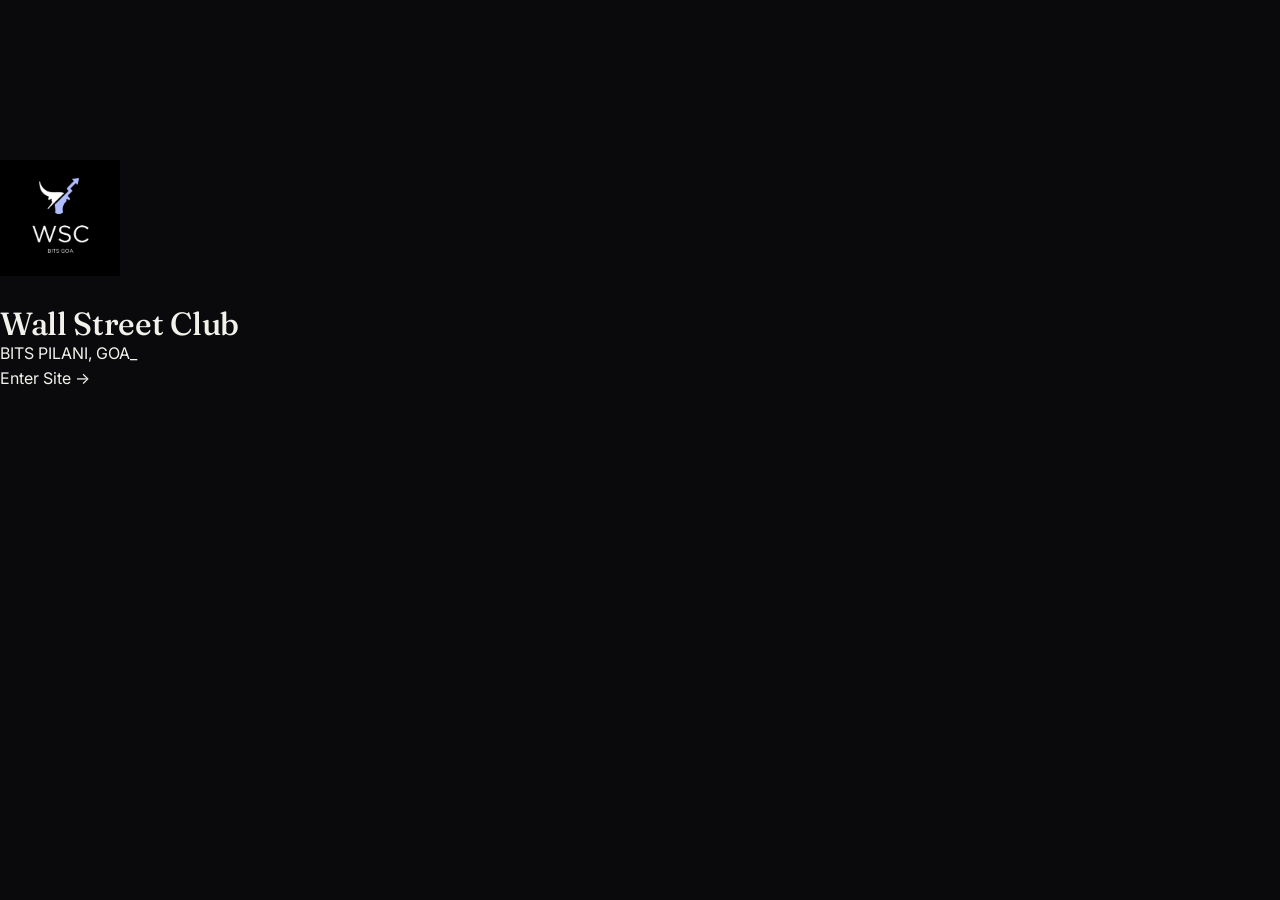
==== commit 5eed2a1f: "Update index.html" ====
--- a/index.html
+++ b/index.html
@@ -12,11 +12,24 @@
 </head>
 <body>
 
-<a class="splash" href="choose.html" aria-label="Enter site">
-  <img class="splash-logo" src="assets/logo.jpeg" alt="Wall Street Club logo" />
-  <h1>Wall Street Club</h1>
-  <p>BITS PILANI, GOA<span class="blink">_</span></p>
-</a>
+<!-- Visualizer / Screensaver Splash Overlay -->
+<div id="splash-container" class="splash-overlay">
+  <!-- Interactive Canvas Background -->
+  <canvas id="splash-canvas"></canvas>
 
+  <!-- Foreground Logo & Content -->
+  <div class="splash-content">
+    <img class="splash-logo" src="assets/logo.jpeg" alt="Wall Street Club logo" />
+    <h1>Wall Street Club</h1>
+    <p>BITS PILANI, GOA<span class="blink">_</span></p>
+    
+    <a id="enter-btn" class="splash-enter-btn" href="choose.html" aria-label="Enter site">
+      Enter Site &rarr;
+    </a>
+  </div>
+</div>
+
+<!-- Load JavaScript for Visualizer Animation and Interactions -->
+<script src="main.js"></script>
 </body>
 </html>
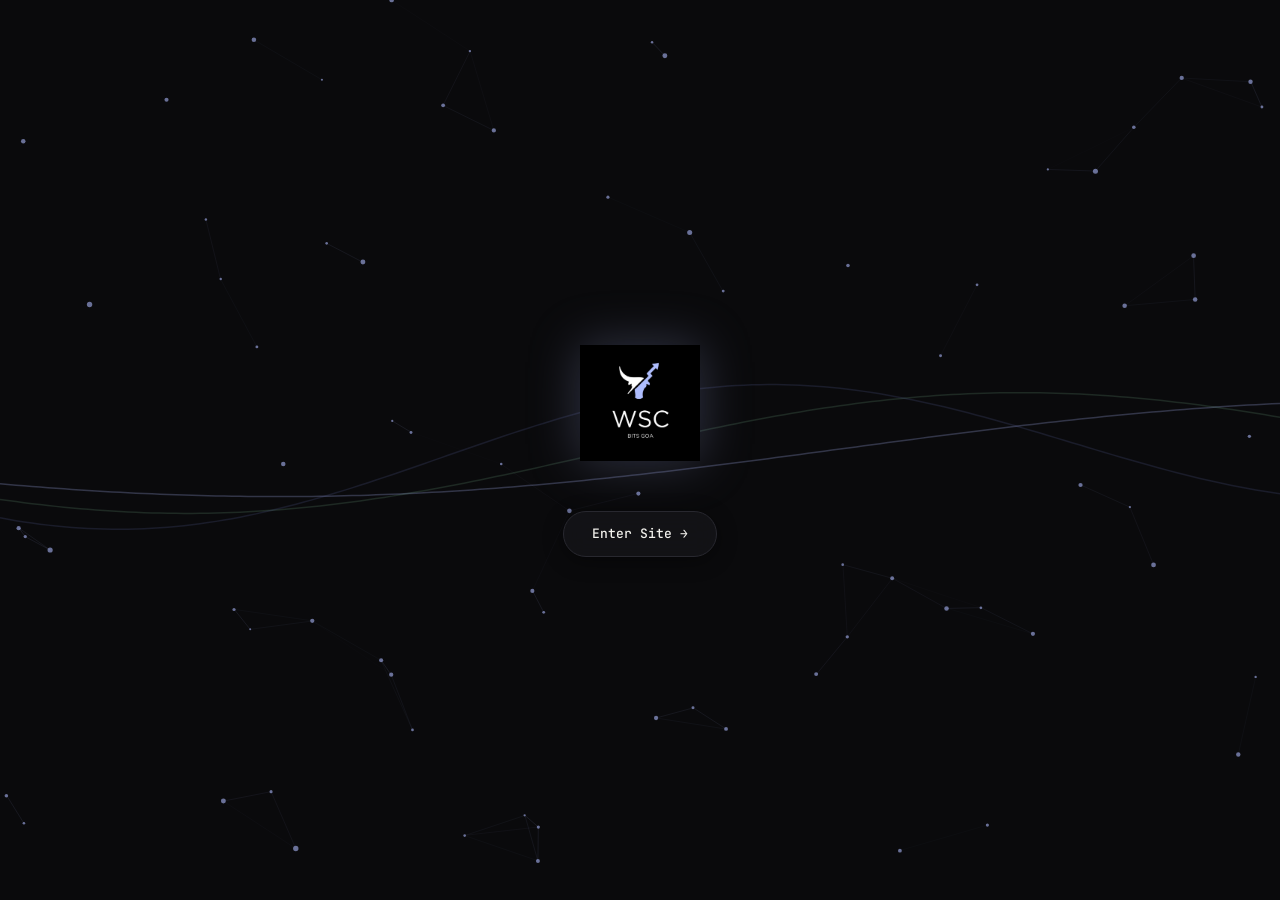
==== commit e2cee090: "Update index.html" ====
--- a/index.html
+++ b/index.html
@@ -20,8 +20,8 @@
   <!-- Foreground Logo & Content -->
   <div class="splash-content">
     <img class="splash-logo" src="assets/logo.jpeg" alt="Wall Street Club logo" />
-    <h1>Wall Street Club</h1>
-    <p>BITS PILANI, GOA<span class="blink">_</span></p>
+    <!--<h1>Wall Street Club</h1> -->
+    <!--<p>BITS PILANI, GOA<span class="blink">_</span></p> -->
     
     <a id="enter-btn" class="splash-enter-btn" href="choose.html" aria-label="Enter site">
       Enter Site &rarr;
--- a/style.css
+++ b/style.css
@@ -46,17 +46,120 @@
 .mobile-panel a{ padding:14px 0; border-bottom:1px solid var(--line); color:var(--text-dim); font-size:15px; }
 .mobile-panel a:last-child{border-bottom:none;}
 
-/* ---------- SPLASH (index.html) ---------- */
-.splash{
-  min-height:100vh; display:flex; flex-direction:column; align-items:center; justify-content:center;
-  cursor:pointer; text-align:center; padding:40px;
-}
-.splash-logo{ width:120px; height:120px; object-fit:contain; margin-bottom:28px; animation:splash-pulse 3.5s ease-in-out infinite; }
-@keyframes splash-pulse{ 0%,100%{opacity:1;} 50%{opacity:0.72;} }
-.splash h1{ font-size:clamp(24px, 4vw, 34px); margin-bottom:10px; }
-.splash p{ color:var(--text-faint); font-size:13.5px; letter-spacing:0.04em; }
-.splash p .blink{ display:inline-block; margin-left:6px; animation:blink 1.4s step-end infinite; }
-@keyframes blink{ 50%{opacity:0;} }
+/* ---------- SPLASH & VISUALIZER (index.html) ---------- */
+.splash-overlay {
+  position: fixed;
+  inset: 0;
+  width: 100vw;
+  height: 100vh;
+  background-color: var(--bg);
+  display: flex;
+  align-items: center;
+  justify-content: center;
+  overflow: hidden;
+  z-index: 9999;
+}
+
+#splash-canvas {
+  position: absolute;
+  top: 0;
+  left: 0;
+  width: 100%;
+  height: 100%;
+  z-index: 1;
+  pointer-events: auto;
+}
+
+.splash-content {
+  position: relative;
+  z-index: 2;
+  text-align: center;
+  display: flex;
+  flex-direction: column;
+  align-items: center;
+  gap: 12px;
+  padding: 32px;
+  pointer-events: auto;
+}
+
+.splash-logo {
+  width: 120px;
+  height: 120px;
+  object-fit: contain;
+  margin-bottom: 12px;
+  filter: drop-shadow(0 0 25px rgba(169, 180, 245, 0.25));
+  animation: splash-pulse 3.5s ease-in-out infinite;
+}
+
+@keyframes splash-pulse {
+  0%, 100% { opacity: 1; transform: scale(1); }
+  50% { opacity: 0.78; transform: scale(0.97); }
+}
+
+.splash-content h1 {
+  font-size: clamp(28px, 4.5vw, 42px);
+  color: var(--text);
+  letter-spacing: -0.01em;
+  text-shadow: 0 2px 20px rgba(0, 0, 0, 0.8);
+}
+
+.splash-content p {
+  color: var(--text-faint);
+  font-size: 13.5px;
+  font-family: 'JetBrains Mono', monospace;
+  letter-spacing: 0.06em;
+}
+
+.splash-content p .blink {
+  display: inline-block;
+  margin-left: 4px;
+  color: var(--accent);
+  animation: blink 1.4s step-end infinite;
+}
+
+@keyframes blink { 50% { opacity: 0; } }
+
+.splash-enter-btn {
+  margin-top: 24px;
+  padding: 12px 28px;
+  font-family: 'JetBrains Mono', monospace;
+  font-size: 13px;
+  font-weight: 500;
+  color: var(--text);
+  background: rgba(23, 23, 29, 0.65);
+  border: 1px solid var(--line);
+  border-radius: 9999px;
+  text-decoration: none;
+  transition: all 0.3s cubic-bezier(0.16, 1, 0.3, 1);
+  backdrop-filter: blur(12px);
+  -webkit-backdrop-filter: blur(12px);
+  box-shadow: 0 4px 20px rgba(0, 0, 0, 0.4);
+}
+
+.splash-enter-btn:hover {
+  color: var(--bg);
+  background: var(--accent);
+  border-color: var(--accent);
+  transform: translateY(-2px);
+  box-shadow: 0 6px 24px rgba(169, 180, 245, 0.35);
+}
+
+/* Removes black background from logo image */
+.splash-logo-img {
+  max-width: 160px;
+  height: auto;
+  mix-blend-mode: screen; /* Drops black background completely */
+}
+
+/* Crops out text beneath the mark if embedded in image file */
+.logo-crop-frame {
+  width: 140px;
+  height: 140px;
+  overflow: hidden;
+  display: flex;
+  justify-content: center;
+  align-items: flex-start;
+}
 
 /* ---------- CHOOSE (choose.html) ---------- */
 .choose-wrap{ min-height:100vh; display:flex; flex-direction:column; justify-content:center; padding:120px 32px 60px; }
@@ -263,4 +366,6 @@
   .event-row{padding:22px 0;}
   .metric-row{grid-template-columns:1fr 1fr;}
   .choose-wrap{padding:100px 20px 40px;}
-}
+  .splash-content{padding:20px;}
+  .splash-logo{width:90px; height:90px;}
+}
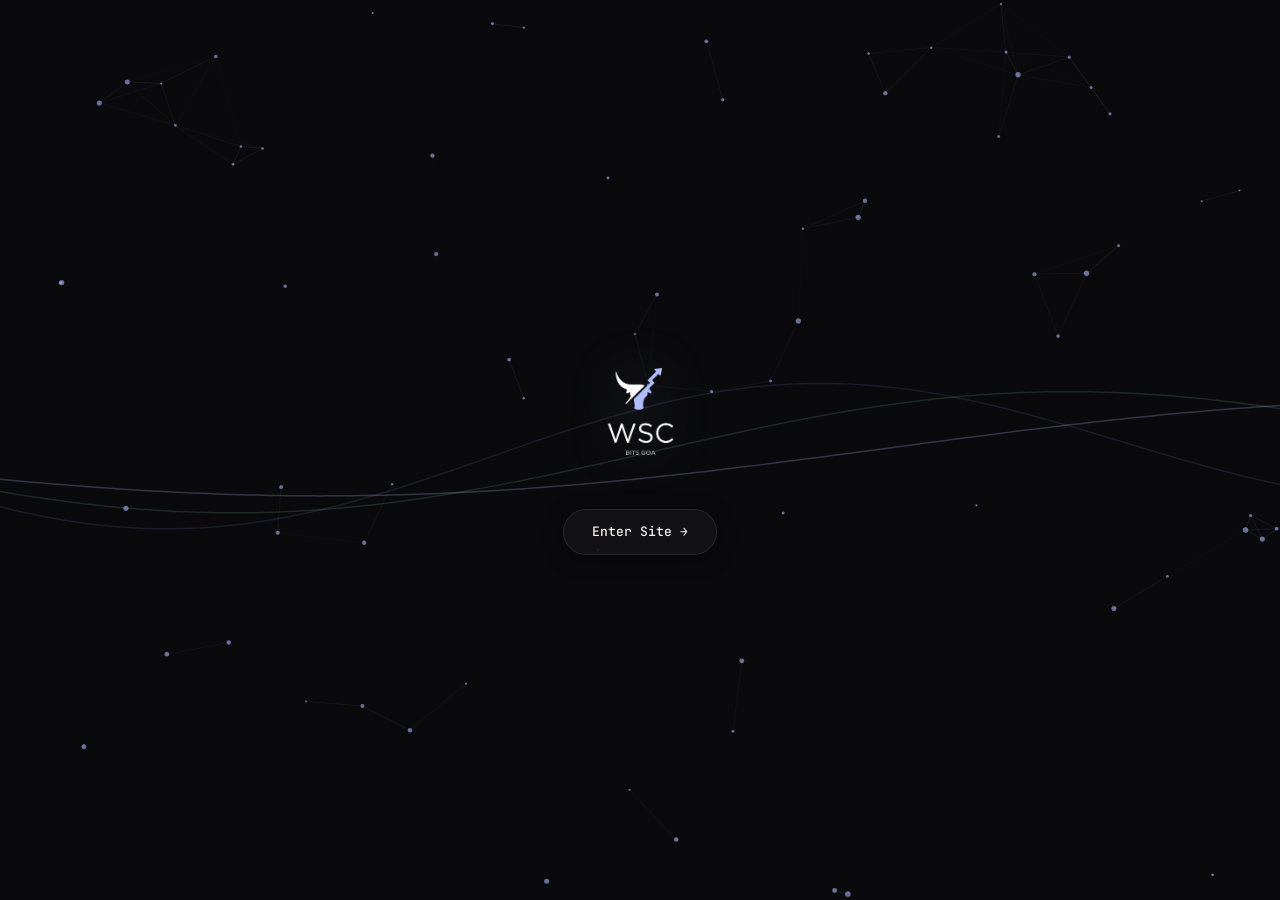
==== commit cb165bb3: "Update index.html" ====
--- a/index.html
+++ b/index.html
@@ -19,7 +19,7 @@
 
   <!-- Foreground Logo & Content -->
   <div class="splash-content">
-    <img class="splash-logo" src="assets/logo.jpeg" alt="Wall Street Club logo" />
+    <img class="splash-logo" src="assets/wsc-logo-transparent.png" alt="Wall Street Club logo" />
     <!--<h1>Wall Street Club</h1> -->
     <!--<p>BITS PILANI, GOA<span class="blink">_</span></p> -->
     
--- a/style.css
+++ b/style.css
@@ -77,47 +77,18 @@
   display: flex;
   flex-direction: column;
   align-items: center;
-  gap: 12px;
+  justify-content: center;
   padding: 32px;
   pointer-events: auto;
 }
 
 .splash-logo {
-  width: 120px;
-  height: 120px;
+  width: 140px;
+  height: 140px;
   object-fit: contain;
-  margin-bottom: 12px;
+  opacity: 1;
   filter: drop-shadow(0 0 25px rgba(169, 180, 245, 0.25));
-  animation: splash-pulse 3.5s ease-in-out infinite;
-}
-
-@keyframes splash-pulse {
-  0%, 100% { opacity: 1; transform: scale(1); }
-  50% { opacity: 0.78; transform: scale(0.97); }
-}
-
-.splash-content h1 {
-  font-size: clamp(28px, 4.5vw, 42px);
-  color: var(--text);
-  letter-spacing: -0.01em;
-  text-shadow: 0 2px 20px rgba(0, 0, 0, 0.8);
-}
-
-.splash-content p {
-  color: var(--text-faint);
-  font-size: 13.5px;
-  font-family: 'JetBrains Mono', monospace;
-  letter-spacing: 0.06em;
-}
-
-.splash-content p .blink {
-  display: inline-block;
-  margin-left: 4px;
-  color: var(--accent);
-  animation: blink 1.4s step-end infinite;
-}
-
-@keyframes blink { 50% { opacity: 0; } }
+}
 
 .splash-enter-btn {
   margin-top: 24px;
@@ -148,6 +119,7 @@
 .splash-logo-img {
   max-width: 160px;
   height: auto;
+  opacity: 1;
   mix-blend-mode: screen; /* Drops black background completely */
 }
 
@@ -367,5 +339,5 @@
   .metric-row{grid-template-columns:1fr 1fr;}
   .choose-wrap{padding:100px 20px 40px;}
   .splash-content{padding:20px;}
-  .splash-logo{width:90px; height:90px;}
-}
+  .splash-logo{width:110px; height:110px;}
+}
